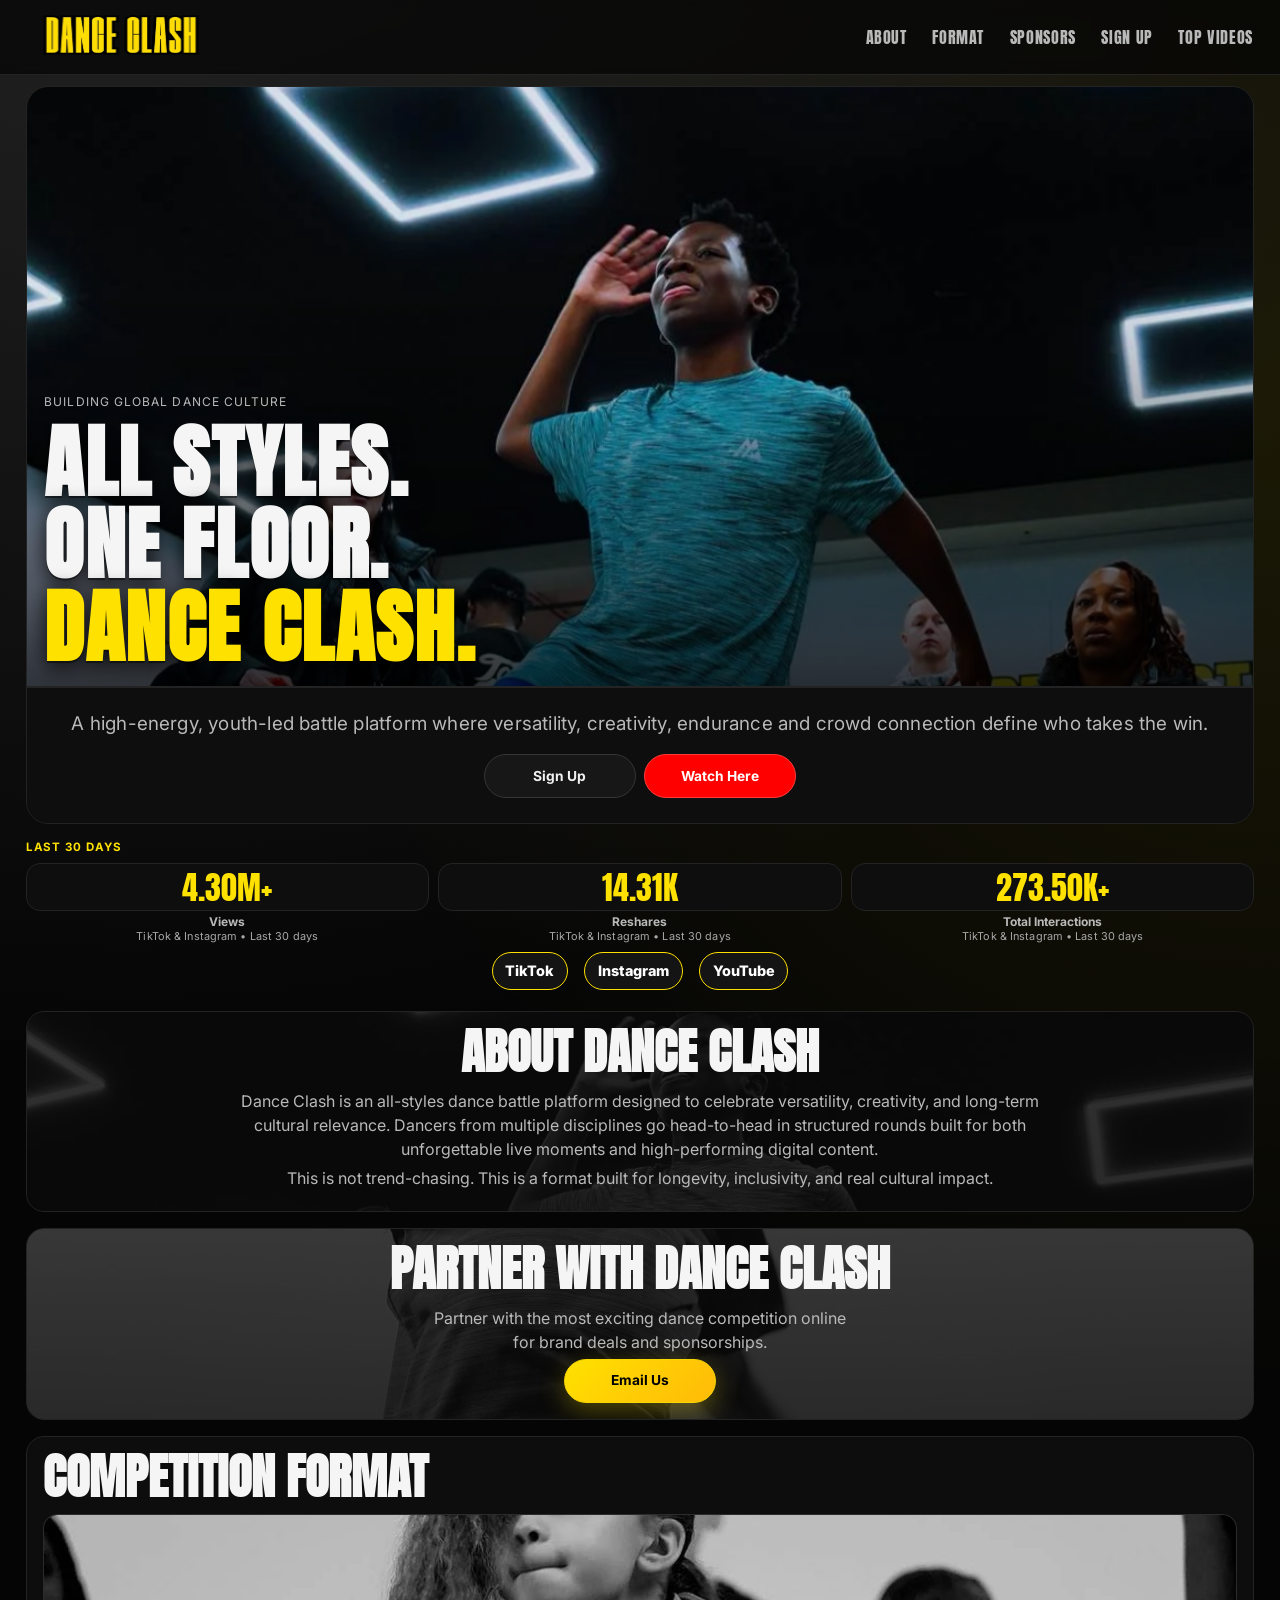
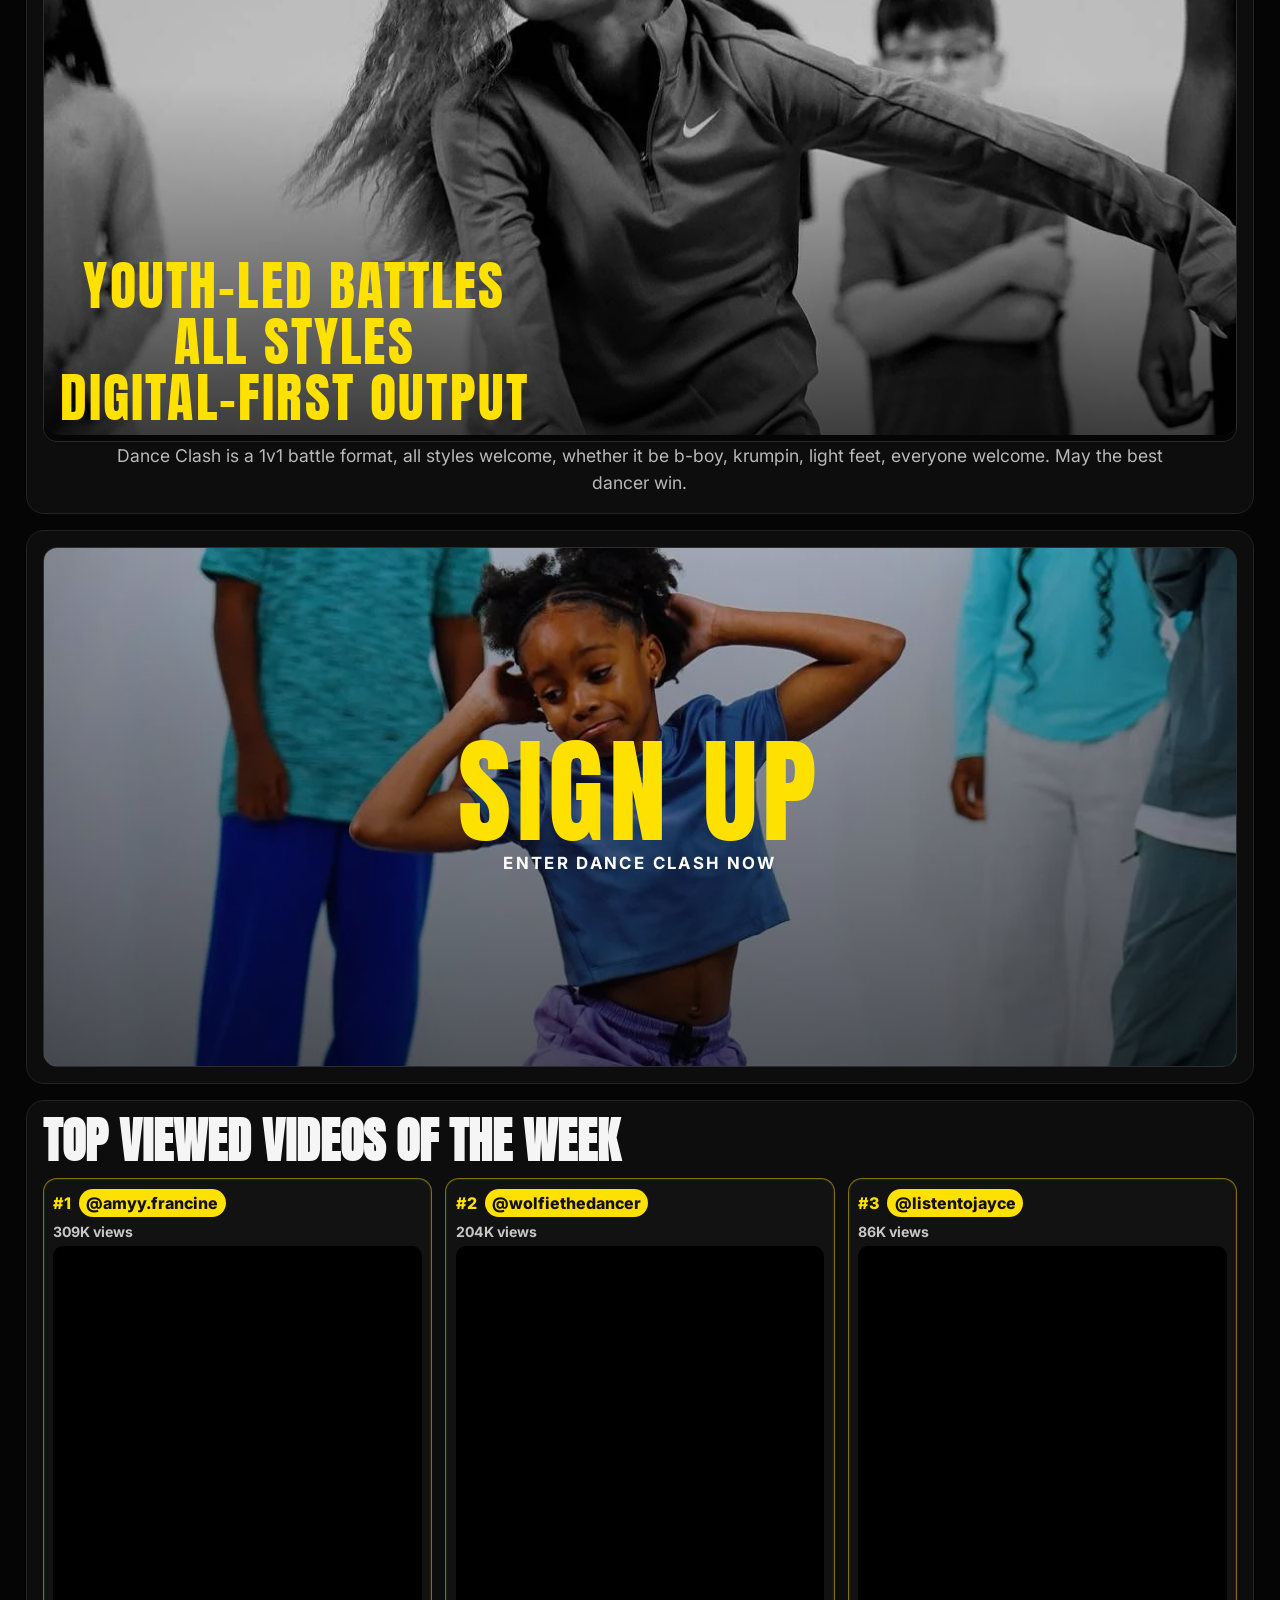
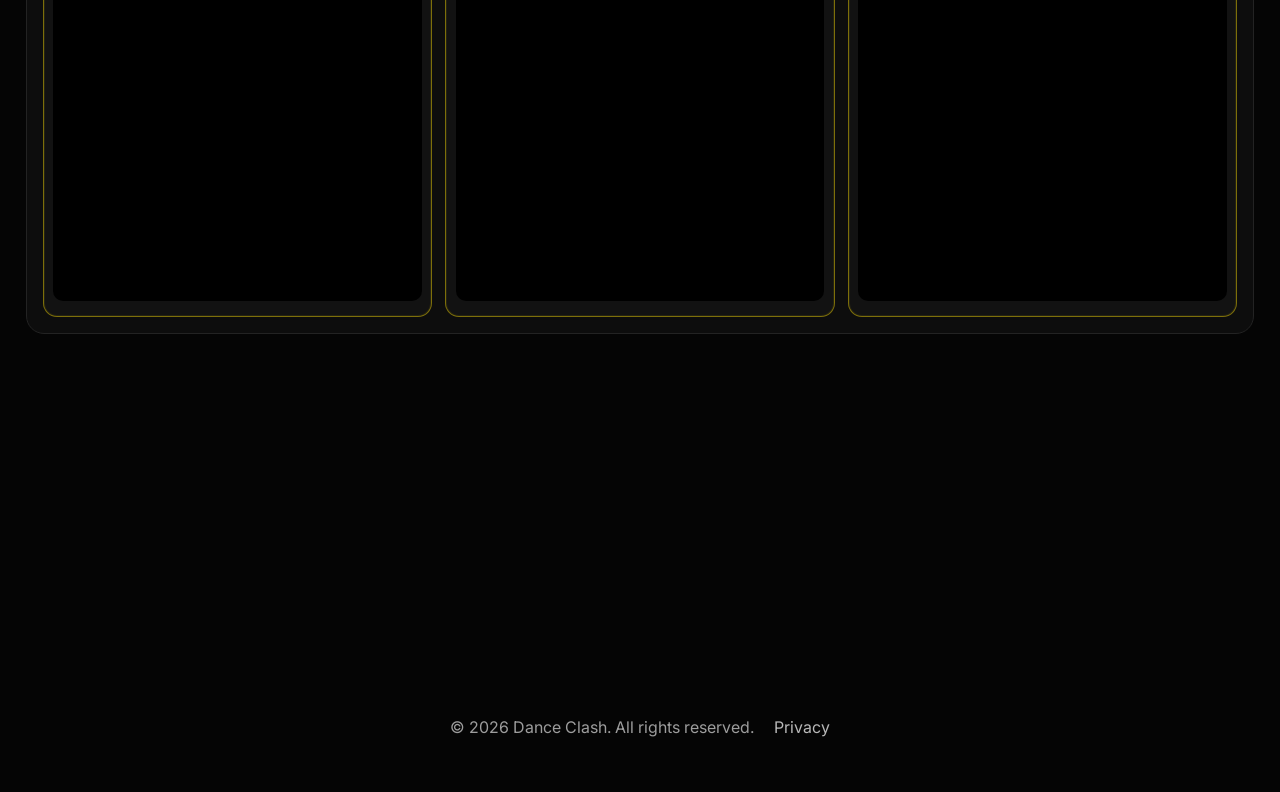
==== index.html @ 73bb2c7a "Add favicon for Google Search results - Add 192x192 and 512x512 favicon links to HTML head - Add fav" ====
<!doctype html>
<html lang="en">
<head>
  <meta charset="UTF-8" />
  <meta name="viewport" content="width=device-width, initial-scale=1.0" />
  <title>Dance Clash | Sponsor Youth Dance Competitions | 4.7M+ Monthly Views</title>
  <meta name="description" content="Partner with Dance Clash — the youth-led dance battle platform with 4.7M+ monthly views, 299K+ interactions, and brand partnerships with Nike, Adidas, and JD Sports. Sponsor today." />
  <meta name="keywords" content="sponsor dance competition, dance event sponsorship, youth marketing platform, Gen Z advertising, dance brand partnership, social media sponsorship, viral dance content, youth culture marketing, dance competition advertising" />
  <meta name="author" content="Dance Clash" />
  <meta name="robots" content="index, follow" />
  <link rel="canonical" href="https://www.danceclash.co/" />
  <meta property="og:title" content="Dance Clash | Sponsor Youth Dance Competitions" />
  <meta property="og:description" content="4.7M+ monthly views. 299K+ interactions. Partner with the fastest-growing youth dance platform. Brands: Nike, Adidas, JD Sports, Wingstop." />
  <meta property="og:type" content="website" />
  <meta property="og:url" content="https://www.danceclash.co/" />
  <meta property="og:image" content="https://www.danceclash.co/assets/favicon-512.png" />
  <meta property="og:site_name" content="Dance Clash" />
  <meta property="og:locale" content="en_GB" />
  <meta name="twitter:card" content="summary_large_image" />
  <meta name="twitter:title" content="Dance Clash | Youth Dance Sponsorship Platform" />
  <meta name="twitter:description" content="4.7M+ monthly views. Partner with Dance Clash for youth culture marketing." />
  <meta name="twitter:image" content="https://www.danceclash.co/assets/favicon-512.png" />
  <link rel="icon" type="image/png" sizes="192x192" href="assets/favicon-192.png" />
  <link rel="icon" type="image/png" sizes="512x512" href="assets/favicon-512.png" />
  <link rel="icon" type="image/png" sizes="32x32" href="assets/favicon-32.png" />
  <link rel="icon" type="image/png" sizes="16x16" href="assets/favicon-16.png" />
  <link rel="apple-touch-icon" sizes="180x180" href="assets/apple-touch-icon.png" />
  <link rel="preconnect" href="https://fonts.googleapis.com">
  <link rel="preconnect" href="https://fonts.gstatic.com" crossorigin>
  <link rel="preconnect" href="https://www.googletagmanager.com">
  <link rel="dns-prefetch" href="https://www.tiktok.com">
  <link href="https://fonts.googleapis.com/css2?family=Anton&family=Bebas+Neue&family=Inter:wght@400;600;700;800&display=swap" rel="stylesheet" media="print" onload="this.media='all'">
  <link rel="stylesheet" href="styles.css" />
  <script type="application/ld+json">
  {
    "@context": "https://schema.org",
    "@type": "Organization",
    "name": "Dance Clash",
    "url": "https://www.danceclash.co",
    "logo": "https://www.danceclash.co/assets/dance-clash-logo.png",
    "sameAs": [
      "https://www.tiktok.com/@danceclash_",
      "https://www.instagram.com/danceclash_/",
      "https://www.youtube.com/@Dance_Clash1"
    ],
    "description": "Dance Clash is a youth-led all-styles dance battle platform with over 4.7 million monthly views and 299,000+ monthly interactions. Partner brands include Nike, Adidas, JD Sports, Wingstop, EMI, Universal Music Group, and EMPIRE.",
    "knowsAbout": ["dance competition", "youth marketing", "social media sponsorship", "brand partnerships", "Gen Z advertising"]
  }
  </script>
  <script type="application/ld+json">
  {
    "@context": "https://schema.org",
    "@type": "WebSite",
    "name": "Dance Clash",
    "url": "https://www.danceclash.co",
    "potentialAction": {
      "@type": "SearchAction",
      "target": "https://www.danceclash.co/?s={search_term_string}",
      "query-input": "required name=search_term_string"
    }
  }
  </script>
  <script type="application/ld+json">
  {
    "@context": "https://schema.org",
    "@type": "FAQPage",
    "mainEntity": [
      {
        "@type": "Question",
        "name": "How can my brand sponsor Dance Clash?",
        "acceptedAnswer": {
          "@type": "Answer",
          "text": "Brands can partner with Dance Clash for event sponsorship, social media coverage, and branded content. Past partners include Nike, Adidas, JD Sports, Wingstop, EMI, Universal Music Group, and EMPIRE. Contact mgmt@sturdyoff.com to discuss partnership opportunities."
        }
      },
      {
        "@type": "Question",
        "name": "How many views does Dance Clash get?",
        "acceptedAnswer": {
          "@type": "Answer",
          "text": "Dance Clash generates over 4.7 million views per month on TikTok and Instagram, with 299,000+ total interactions and 15,000+ reshares monthly. Combined with Sturdy Off, the platform reaches over 1 billion total views and 3+ million followers."
        }
      },
      {
        "@type": "Question",
        "name": "What brands have partnered with Dance Clash?",
        "acceptedAnswer": {
          "@type": "Answer",
          "text": "Dance Clash and Sturdy Off have partnered with major brands including Nike, Adidas, JD Sports, Wingstop, EMI, Universal Music Group, EMPIRE, and Honour. Partnerships have generated over 150 million views for brand content."
        }
      },
      {
        "@type": "Question",
        "name": "What is Dance Clash?",
        "acceptedAnswer": {
          "@type": "Answer",
          "text": "Dance Clash is a youth-led all-styles dance battle platform with massive social media reach. It's designed for brand partnerships, offering sponsors access to millions of engaged Gen Z viewers through viral dance content and live events."
        }
      }
    ]
  }
  </script>
</head>
<body>
  <div class="scroll-progress" aria-hidden="true"></div>
  <header class="site-header" id="top">
    <a class="brand" href="#top" aria-label="Dance Clash home">
      <picture>
        <source srcset="assets/dance-clash-logo.webp" type="image/webp">
        <img src="assets/dance-clash-logo.png" alt="Dance Clash logo" width="210" height="50" />
      </picture>
    </a>
    <button class="menu-btn" aria-label="Toggle menu" aria-expanded="false">☰</button>
    <nav class="site-nav" aria-label="Main navigation">
      <a href="#about">About</a>
      <a href="#format">Format</a>
      <a href="#sponsors">Sponsors</a>
      <a href="#signup">Sign Up</a>
      <a href="#leaderboard">Top Videos</a>
    </nav>
  </header>

  <main>
    <section class="hero reveal">
      <div class="hero-bg" aria-hidden="true"></div>
      <div class="hero-image-wrap">
        <picture>
          <source srcset="assets/IMG_4778.webp" type="image/webp">
          <img class="hero-image hero-slide active js-parallax" src="assets/IMG_4778.JPG" alt="Dance Clash dancer in motion" width="1200" height="1728" loading="eager" fetchpriority="high" />
        </picture>
        <picture>
          <source srcset="assets/IMG_4834.webp" type="image/webp">
          <img class="hero-image hero-slide" src="assets/IMG_4834.JPG" alt="Dance Clash battle moment" width="1200" height="1800" loading="lazy" />
        </picture>
        <picture>
          <source srcset="assets/IMG_4809.webp" type="image/webp">
          <img class="hero-image hero-slide" src="assets/IMG_4809.JPG" alt="Dance Clash live dance circle" width="1200" height="1800" loading="lazy" />
        </picture>
        <picture>
          <source srcset="assets/IMG_4890.webp" type="image/webp">
          <img class="hero-image hero-slide" src="assets/IMG_4890.JPG" alt="Dance Clash performer" width="1200" height="1800" loading="lazy" />
        </picture>
        <div class="hero-image-overlay">
          <p class="eyebrow">BUILDING GLOBAL DANCE CULTURE</p>
          <h1>ALL STYLES.<br>ONE FLOOR.<br><span>Dance Clash.</span></h1>
        </div>
      </div>
      <div class="hero-content">
        <p>
          A high-energy, youth-led battle platform where versatility, creativity,
          endurance and crowd connection define who takes the win.
        </p>
        <div class="hero-cta">
          <a class="btn btn-ghost" href="https://docs.google.com/forms/d/e/1FAIpQLSc3zn0dRUBQ8wM4ddjLU7z3SjicRIRVyN9ZY5_aWdU6h1HrZQ/viewform" target="_blank" rel="noopener">Sign Up</a>
          <a class="btn btn-ghost btn-watch" href="https://www.youtube.com/@Dance_Clash1" target="_blank" rel="noopener">Watch Here</a>
        </div>
      </div>
    </section>

    <section class="stats-wrap reveal">
      <p class="stats-kicker">Last 30 Days</p>
      <section class="stats">
        <article>
          <div class="metric-box">
            <div class="metric-value" data-count="4710000" data-format="compactPlus">0</div>
          </div>
          <p class="metric-title">Views</p>
          <p class="metric-sub">TikTok & Instagram • Last 30 days</p>
        </article>
        <article>
          <div class="metric-box">
            <div class="metric-value" data-count="15685" data-format="compact">0</div>
          </div>
          <p class="metric-title">Reshares</p>
          <p class="metric-sub">TikTok & Instagram • Last 30 days</p>
        </article>
        <article>
          <div class="metric-box">
            <div class="metric-value" data-count="299830" data-format="compactPlus">0</div>
          </div>
          <p class="metric-title">Total Interactions</p>
          <p class="metric-sub">TikTok & Instagram • Last 30 days</p>
        </article>
      </section>
      <div class="stats-social-row">
        <a class="stat-link" href="https://www.tiktok.com/@danceclash_" target="_blank" rel="noopener">TikTok</a>
        <a class="stat-link" href="https://www.instagram.com/danceclash_/" target="_blank" rel="noopener">Instagram</a>
        <a class="stat-link" href="https://www.youtube.com/@Dance_Clash1" target="_blank" rel="noopener">YouTube</a>
      </div>
    </section>

    <section class="panel reveal" id="about">
      <h2>About Dance Clash</h2>
      <p>
        Dance Clash is an all-styles dance battle platform designed to celebrate versatility,
        creativity, and long-term cultural relevance. Dancers from multiple disciplines
        go head-to-head in structured rounds built for both unforgettable live moments and
        high-performing digital content.
      </p>
      <p>
        This is not trend-chasing. This is a format built for longevity, inclusivity, and
        real cultural impact.
      </p>
    </section>

    <section class="panel reveal" id="sponsors">
      <h2>Partner With Dance Clash</h2>
      <p class="sponsor-cta-copy">Partner with the most exciting dance competition online<br>for brand deals and sponsorships.</p>
      <div class="sponsor-cta-btn-wrap"><a href="#partnership-form-bottom" class="btn btn-primary">Email Us</a></div>
    </section>

    <section class="cards reveal" id="format">
      <h2>Competition Format</h2>
      <div class="card-grid image-card-grid">
        <article class="card image-card" style="text-align: center; height: auto;">
          <picture>
            <source srcset="assets/IMG_4884.webp" type="image/webp">
            <img src="assets/IMG_4884.JPG" alt="Dance Clash battle energy" width="1200" height="1800" loading="lazy">
          </picture>
          <div class="image-overlay"><h3>Youth-Led Battles<br>All Styles<br>Digital-First Output</h3></div>
        </article>
      </div>
      <p class="format-copy">Dance Clash is a 1v1 battle format, all styles welcome, whether it be b-boy, krumpin, light feet, everyone welcome. May the best dancer win.</p>
    </section>

    <section class="signup reveal" id="signup">
      <a class="signup-banner" href="https://docs.google.com/forms/d/e/1FAIpQLSc3zn0dRUBQ8wM4ddjLU7z3SjicRIRVyN9ZY5_aWdU6h1HrZQ/viewform" target="_blank" rel="noopener">
        <picture>
          <source srcset="assets/IMG_4786.webp" type="image/webp">
          <img src="assets/IMG_4786.JPG" alt="Dance Clash sign up" width="1200" height="1800" loading="lazy">
        </picture>
        <span class="signup-overlay">
          <strong>SIGN UP</strong>
          <em>Enter Dance Clash now</em>
        </span>
      </a>
    </section>

    <section class="leaderboard reveal" id="leaderboard">
      <h2>Top Viewed Videos of the Week</h2>
      <div class="video-grid">
        <article class="video-card">
          <p class="video-rank">#1 <a href="https://www.tiktok.com/@amyy.francine" target="_blank" rel="noopener">@amyy.francine</a></p>
          <p class="video-views">309K views</p>
          <iframe src="https://www.tiktok.com/player/v1/7611649040890989846?autoplay=0&mute=1&description=0&music_info=0" title="Top video 1" allow="encrypted-media; picture-in-picture" allowfullscreen loading="lazy"></iframe>
        </article>
        <article class="video-card">
          <p class="video-rank">#2 <a href="https://www.tiktok.com/@wolfiethedancer" target="_blank" rel="noopener">@wolfiethedancer</a></p>
          <p class="video-views">204K views</p>
          <iframe src="https://www.tiktok.com/player/v1/7610524635230211350?autoplay=0&mute=1&description=0&music_info=0" title="Top video 2" allow="encrypted-media; picture-in-picture" allowfullscreen loading="lazy"></iframe>
        </article>
        <article class="video-card">
          <p class="video-rank">#3 <a href="https://www.tiktok.com/@listentojayce" target="_blank" rel="noopener">@listentojayce</a></p>
          <p class="video-views">86K views</p>
          <iframe src="https://www.tiktok.com/player/v1/7611605740456807702?autoplay=0&mute=1&description=0&music_info=0" title="Top video 3" allow="encrypted-media; picture-in-picture" allowfullscreen loading="lazy"></iframe>
        </article>
      </div>
    </section>
    <section class="panel reveal" id="partnership-form-bottom">
      <h2>Partnership Enquiry</h2>
      <div class="sponsor-cta-btn-wrap"><a href="mailto:mgmt@sturdyoff.com" class="btn btn-primary">Email Now</a></div>
      <p>Dance Clash is powered by <a href="https://sturdyoff.com" target="_blank" rel="noopener">Sturdy Off</a>, a global youth culture and dance platform with over 1 billion views and a community of 3+ million followers. Sturdy Off has partnered with brands including Nike, Adidas, JD Sports, Wingstop, EMI, Universal Music Group, EMPIRE and Honour, delivering social media coverage, live event amplification and branded content that generated over 150 million views for partners in the past year alone. For enquiries, you can email <a class="mgmt-email" href="mailto:mgmt@sturdyoff.com"><strong>mgmt@sturdyoff.com</strong></a> — we’d love to hear from you.</p>
    </section>
  </main>

  <footer class="site-footer">
    <p>© <span id="year"></span> Dance Clash. All rights reserved. <a href="/privacy" style="color: var(--muted); margin-left: 1rem;">Privacy</a></p>
  </footer>

  <!-- Google tag (gtag.js) - deferred for performance -->
  <script async src="https://www.googletagmanager.com/gtag/js?id=G-TZYWHM3T6M"></script>
  <script>
    window.dataLayer = window.dataLayer || [];
    function gtag(){dataLayer.push(arguments);}
    gtag('js', new Date());
    gtag('config', 'G-TZYWHM3T6M');
  </script>
  <script src="script.js" defer></script>
</body>
</html>
---- styles.css ----
:root {
  --bg: #050505;
  --card: #101010;
  --text: #f5f5f5;
  --muted: #b9b9b9;
  --accent: #ffe100;
  --accent-2: #ffba08;
  --line: #232323;
  --radius: 18px;
}

* { box-sizing: border-box; }
html, body { margin: 0; padding: 0; }
html { scroll-behavior: smooth; }
body {
  background:
    radial-gradient(circle at 10% -10%, #2a2a2a 0%, transparent 32%),
    radial-gradient(circle at 100% 10%, rgba(255,225,0,.09), transparent 26%),
    var(--bg);
  color: var(--text);
  font-family: Inter, system-ui, -apple-system, Segoe UI, Roboto, sans-serif;
  font-display: swap;
  line-height: 1.5;
  overflow-x: hidden;
}

a { color: inherit; text-decoration: none; }

.site-header {
  position: sticky;
  top: 0;
  z-index: 20;
  display: flex;
  align-items: center;
  justify-content: space-between;
  gap: 1rem;
  padding: .75rem 1rem;
  backdrop-filter: blur(8px);
  background: rgba(5,5,5,.7);
  border-bottom: 1px solid var(--line);
}

.brand img {
  width: 182px;
  display: block;
}

.menu-btn {
  border: 1px solid var(--line);
  background: #121212;
  color: var(--text);
  border-radius: 12px;
  padding: .4rem .7rem;
  font-size: 1.1rem;
}

.site-nav {
  position: absolute;
  top: 100%;
  left: 0;
  right: 0;
  display: none;
  flex-direction: column;
  background: #0a0a0a;
  border-bottom: 1px solid var(--line);
}

.site-nav.open { display: flex; }
.site-nav a {
  padding: .9rem 1rem;
  border-top: 1px solid var(--line);
  color: var(--muted);
  font-family: Anton, 'Bebas Neue', Impact, sans-serif;
  letter-spacing: .04em;
  text-transform: uppercase;
  font-size: 1rem;
  transition: color .2s ease, background .2s ease;
}
.site-nav a:hover,
.site-nav a:focus-visible,
.site-nav a:active,
.site-nav a.is-active {
  color: var(--accent) !important;
  background: #171717;
}

main { padding: 0 1rem 3rem; max-width: 1100px; margin: 0 auto; }

.hero {
  position: relative;
  overflow: clip;
  margin: .7rem auto 0;
  max-width: 980px;
  border: 1px solid var(--line);
  border-radius: calc(var(--radius) + 4px);
  background: linear-gradient(140deg, #161616 15%, #080808 90%);
  isolation: isolate;
}

.hero-bg {
  position: absolute;
  inset: 0;
  background:
    radial-gradient(circle at 25% 20%, rgba(255,225,0,.34), transparent 52%),
    radial-gradient(circle at 75% 80%, rgba(255,186,8,.14), transparent 45%);
  pointer-events: none;
  animation: pulseGlow 8s ease-in-out infinite alternate;
}

.hero-content {
  padding: 1rem 1.2rem 1.2rem;
  position: relative;
  z-index: 2;
  background: #0e0e0e;
  border-top: 1px solid #232323;
}
.hero-image-overlay {
  position: absolute;
  inset: 0;
  z-index: 2;
  display: flex;
  flex-direction: column;
  justify-content: flex-end;
  padding: 1.1rem;
  background: linear-gradient(180deg, rgba(0,0,0,.08) 35%, rgba(0,0,0,.76) 100%);
}
.eyebrow {
  letter-spacing: .09em;
  font-size: .75rem;
  color: var(--accent);
  margin: 0 0 .65rem;
}

h1, h2, h3 { margin: 0; line-height: 1.03; }
h1 {
  font-family: Anton, Impact, sans-serif;
  font-size: clamp(2.2rem, 10vw, 5rem);
  letter-spacing: .02em;
  text-transform: uppercase;
}

h1 span { color: var(--accent); }
.hero-image-overlay h1 {
  text-shadow:
    0 2px 0 rgba(0,0,0,.45),
    0 8px 24px rgba(0,0,0,.7),
    0 0 18px rgba(0,0,0,.35);
  animation: heroTitleIn 1.25s cubic-bezier(.17,.84,.3,1) both, heroTitlePulse 2.6s ease-out 1.25s 1;
  transform-origin: left center;
}
.hero p { color: var(--muted); max-width: 52ch; }

.hero-cta { display: flex; gap: .55rem; flex-wrap: nowrap; margin-top: 1rem; overflow-x: auto; padding-bottom: .2rem; }
.btn {
  padding: .66rem .92rem;
  border-radius: 999px;
  font-weight: 700;
  font-size: .86rem;
  white-space: nowrap;
  border: 1px solid transparent;
  min-width: 152px;
  text-align: center;
}
.btn-primary {
  background: linear-gradient(135deg, var(--accent), var(--accent-2));
  color: #000;
  border-color: #f8d600;
  box-shadow: 0 8px 26px rgba(255,225,0,.28);
}
.btn-ghost {
  background: #171717;
  color: #f1f1f1;
  border-color: #353535;
}

.btn-watch {
  background: #ff0000;
  color: #fff;
  border-color: #ff3b3b;
}



.btn { transition: transform .25s ease, box-shadow .25s ease, border-color .25s ease; }
.btn:hover { transform: translateY(-2px); box-shadow: 0 10px 26px rgba(0,0,0,.35); border-color: var(--accent); }

.hero-image-wrap { position: relative; height: 52vh; min-height: 320px; overflow: hidden; border-bottom: 1px solid var(--line); }
.hero-image {
  position: absolute;
  inset: 0;
  width: 100%;
  height: 100%;
  object-fit: cover;
  object-position: center 28%;
  opacity: 0;
  transform: scale(1.08);
  transition: opacity .9s ease-in-out, transform 1.1s cubic-bezier(.19,1,.22,1), filter .8s ease;
  will-change: transform, opacity;
  animation: heroFloat 9s ease-in-out infinite alternate;
}
.hero-image.active { opacity: 1; z-index: 1; }
.hero-slide:nth-child(2) {
  object-position: center 20%;
}
.hero-slide:nth-child(3),
.hero-slide:nth-child(4) {
  object-position: center 10%;
}
.hero:hover .hero-image.active { transform: scale(1.14); filter: contrast(1.06) saturate(1.04); }

.stats-wrap {
  margin: .9rem auto 1.3rem;
  max-width: 980px;
}

.stats-kicker {
  margin: 0 0 .45rem;
  color: var(--accent);
  letter-spacing: .08em;
  text-transform: uppercase;
  font-size: .72rem;
  font-weight: 700;
}

.stats {
  display: grid;
  grid-template-columns: repeat(3,1fr);
  gap: .6rem;
}
.stats article {
  text-align: center;
}
.metric-box {
  border: 1px solid var(--line);
  border-radius: 14px;
  background: #0e0e0e;
  padding: .5rem .45rem .38rem;
}
.stats h3, .stats .metric-value { font-family: Anton, sans-serif; font-size: 2rem; color: var(--accent); line-height: 1; margin: 0; }
.metric-title { color: var(--muted); font-size: .75rem; line-height: 1.1; margin: .24rem 0 0; font-weight: 700; }
.metric-sub { color: #a8a8a8; font-size: .68rem; line-height: 1.2; letter-spacing: .01em; margin: .1rem 0 0; }
.stat-link {
  display: inline-block;
  font-weight: 800;
  color: #fff;
  font-size: .9rem;
  border: 1.5px solid var(--accent);
  border-radius: 999px;
  padding: .45rem .8rem;
  background: #141414;
}
.stat-link:hover {
  color: #000;
  background: var(--accent);
}

.stats-social-row {
  margin-top: .55rem;
  display: flex;
  justify-content: center;
  align-items: center;
  gap: 1rem;
  flex-wrap: wrap;
}

.panel, .cards, .gallery, .socials, .signup, .leaderboard {
  border: 1px solid var(--line);
  border-radius: var(--radius);
  padding: 1rem;
  background: #0d0d0d;
  margin: 0 auto 1rem;
  max-width: 980px;
}

h2 {
  font-family: Anton, Impact, sans-serif;
  text-transform: uppercase;
  font-size: clamp(1.6rem, 7vw, 3rem);
  margin-bottom: .75rem;
}

.panel p { color: var(--muted); margin: .3rem 0; }

#about {
  text-align: center;
  position: relative;
  overflow: hidden;
}
#about::before {
  content: '';
  position: absolute;
  inset: 0;
  background: linear-gradient(180deg, rgba(0,0,0,.5), rgba(0,0,0,.62)), url('assets/IMG_4834.JPG') center 24% / cover no-repeat;
  filter: grayscale(1);
  opacity: .36;
  z-index: 0;
}
#about > * { position: relative; z-index: 1; }
#about p {
  max-width: 820px;
  margin-left: auto;
  margin-right: auto;
}

#sponsors {
  text-align: center;
  position: relative;
  overflow: hidden;
}
#sponsors::before {
  content: '';
  position: absolute;
  inset: 0;
  background: linear-gradient(180deg, rgba(0,0,0,.35), rgba(0,0,0,.55)), url('assets/IMG_4866.JPG') center 28% / cover no-repeat;
  opacity: .35;
  z-index: 0;
}
#sponsors > * { position: relative; z-index: 1; }

.sponsor-cta-copy {
  max-width: 760px;
  margin: .3rem auto .8rem;
  text-wrap: balance;
  overflow-wrap: anywhere;
  word-break: break-word;
}
.sponsor-cta-btn-wrap { display: flex; justify-content: center; }

#partnership-form-bottom {
  text-align: center;
}
#partnership-form-bottom p {
  overflow-wrap: anywhere;
  word-break: break-word;
  max-width: 820px;
  margin-left: auto;
  margin-right: auto;
}
#partnership-form-bottom a {
  font-weight: 800;
}
#partnership-form-bottom .mgmt-email {
  color: var(--accent);
  font-weight: 900;
}

.partner-form { display: grid; gap: .6rem; margin-top: .7rem; }
.partner-form input,
.partner-form textarea {
  width: 100%;
  border: 1px solid #2e2e2e;
  border-radius: 10px;
  background: #121212;
  color: #fff;
  padding: .7rem .8rem;
  font: inherit;
}
.partner-form textarea { resize: vertical; }
.hp-field { position: absolute !important; left: -10000px !important; opacity: 0 !important; }
.partnership-status { min-height: 1.2em; color: var(--muted); margin: .2rem 0 0; font-size: .92rem; text-align: center; }

.partner-form .btn-primary,
.partner-form .btn-primary:hover,
.partner-form .btn-primary:focus,
.partner-form .btn-primary:active {
  -webkit-appearance: none;
  appearance: none;
  background: #ffe100 !important;
  background-image: none !important;
  color: #000 !important;
  border-color: #f8d600 !important;
  opacity: 1 !important;
}

.card-grid { display: grid; gap: .7rem; }
.card {
  border: 1px solid #2b2b2b;
  border-radius: 14px;
  background: linear-gradient(170deg, #1a1a1a, #0f0f0f);
  padding: .9rem;
  transition: transform .45s cubic-bezier(.19,1,.22,1), border-color .35s ease, box-shadow .45s ease;
}
.card:hover {
  transform: translateY(-10px) scale(1.02);
  border-color: rgba(255,225,0,.55);
  box-shadow: 0 22px 50px rgba(0,0,0,.5);
}
.card img {
  width: 100%;
  aspect-ratio: 4 / 3;
  object-fit: cover;
  object-position: center 20%;
  border-radius: 10px;
  border: 1px solid #2a2a2a;
  margin-bottom: .7rem;
}
.card h3 { margin-bottom: .5rem; font-size: 1.1rem; }
.card p { margin: 0; color: var(--muted); }

.image-card-grid { grid-template-columns: 1fr; }
.image-card {
  position: relative;
  padding: 0;
  overflow: hidden;
}
.image-card img {
  margin: 0;
  border: 0;
  border-radius: 14px;
  aspect-ratio: 16 / 10;
  object-position: center 12%;
}
.image-overlay {
  position: absolute;
  inset: 0;
  display: flex;
  align-items: flex-end;
  padding: 1rem;
  background: linear-gradient(180deg, rgba(0,0,0,.1) 32%, rgba(0,0,0,.72) 100%);
}
.image-overlay h3 {
  margin: 0;
  font-family: Anton, 'Bebas Neue', Impact, Haettenschweiler, 'Arial Narrow Bold', sans-serif;
  font-weight: 400;
  text-transform: uppercase;
  letter-spacing: .03em;
  font-size: clamp(1.2rem, 6vw, 2rem);
  color: var(--accent);
}


.format-copy {
  margin: 0 auto;
  max-width: 920px;
  color: var(--muted);
  text-align: center;
  line-height: 1.35;
  font-size: .94rem;
}

.impact-grid {
  display: grid;
  grid-template-columns: repeat(2, minmax(0, 1fr));
  gap: .65rem;
}

.impact-card {
  border: 1px solid #2b2b2b;
  border-radius: 14px;
  background: linear-gradient(170deg, #171717, #0d0d0d);
  padding: .95rem .8rem;
}

.impact-card h3 {
  font-family: Anton, Impact, sans-serif;
  font-size: clamp(1.3rem, 5.8vw, 2rem);
  color: var(--accent);
  margin-bottom: .3rem;
}

.impact-card p {
  margin: 0;
  color: var(--muted);
  font-size: .86rem;
  line-height: 1.25;
}

.sponsor-row {
  display: flex;
  align-items: center;
  flex-wrap: wrap;
  gap: .9rem;
  margin-top: .9rem;
}
.sponsor-row span { color: var(--muted); }
.sponsor-row img {
  width: auto;
  height: 54px;
  max-width: 170px;
  object-fit: contain;
  border-radius: 10px;
  background: #fff;
  padding: .5rem .7rem;
  border: 1px solid #2b2b2b;
}

.signup-banner {
  position: relative;
  display: block;
  border-radius: 14px;
  overflow: hidden;
  border: 1px solid #2d2d2d;
  max-height: 520px;
}

.signup-banner img {
  width: 100%;
  aspect-ratio: 16 / 9;
  max-height: 520px;
  height: auto;
  object-fit: cover;
  object-position: center 36%;
  display: block;
}

.signup-overlay {
  position: absolute;
  inset: 0;
  display: grid;
  place-content: center;
  text-align: center;
  gap: .25rem;
  background: linear-gradient(180deg, rgba(0,0,0,.22), rgba(0,0,0,.62));
}

.signup-overlay strong {
  font-family: Anton, 'Bebas Neue', Impact, Haettenschweiler, 'Arial Narrow Bold', sans-serif;
  font-weight: 400;
  font-size: clamp(2rem, 10vw, 3.6rem);
  line-height: .95;
  color: var(--accent);
  letter-spacing: .03em;
}

.signup-overlay em {
  font-style: normal;
  font-weight: 700;
  color: #fff;
  text-transform: uppercase;
  letter-spacing: .08em;
  font-size: .78rem;
}

.social-grid { display: grid; gap: .65rem; }
.social-grid a {
  background: #161616;
  border: 1px solid #2e2e2e;
  padding: .9rem 1rem;
  border-radius: 12px;
  font-weight: 700;
}
.social-grid a:hover { border-color: var(--accent); transform: translateY(-1px); }

.video-grid {
  display: grid;
  grid-template-columns: 1fr;
  gap: .8rem;
}
.video-card {
  border: 1px solid rgba(255,225,0,.45);
  border-radius: 14px;
  padding: .6rem;
  background: #121212;
  box-shadow: 0 0 0 1px rgba(255,225,0,.08) inset;
}
.video-rank {
  margin: 0 0 .4rem;
  color: var(--accent);
  font-weight: 800;
  letter-spacing: .06em;
  display: flex;
  align-items: center;
  gap: .45rem;
}
.video-rank a {
  color: #111;
  background: var(--accent);
  padding: .15rem .45rem;
  border-radius: 999px;
  font-weight: 800;
  letter-spacing: normal;
}
.video-rank a:hover { background: #ffd000; color: #000; }
.video-card iframe {
  width: 100%;
  aspect-ratio: 9 / 16;
  border: 0;
  border-radius: 10px;
  background: #000;
}
.video-views {
  margin: -.15rem 0 .2rem;
  color: #c7c7c7;
  font-weight: 700;
  font-size: .88rem;
}

.site-footer {
  text-align: center;
  color: #9d9d9d;
  padding-bottom: 2.3rem;
}
.site-footer a {
  color: #9d9d9d;
  text-decoration: none;
  margin-left: 1rem;
  transition: color 0.2s;
}
.site-footer a:hover {
  color: var(--text);
}

.scroll-progress {
  position: fixed;
  top: 0;
  left: 0;
  height: 3px;
  width: 0;
  z-index: 60;
  background: linear-gradient(90deg, #ffe100, #ffba08);
  box-shadow: 0 1px 12px rgba(255,225,0,.5);
}

.reveal { opacity: 0; transform: translateY(64px) scale(.965); filter: blur(6px); transition: 1s cubic-bezier(.19,1,.22,1); }
.reveal.on { opacity: 1; transform: translateY(0) scale(1); filter: blur(0); }

@keyframes pulseGlow {
  from { transform: scale(1); opacity: .72; }
  to { transform: scale(1.11); opacity: 1; }
}

@keyframes heroFloat {
  from { transform: scale(1.08) translateY(-6px); }
  to { transform: scale(1.12) translateY(10px); }
}

@keyframes heroTitleIn {
  from {
    opacity: 0;
    transform: translateY(42px) scale(.9) skewY(4deg);
    filter: blur(10px);
    letter-spacing: .12em;
  }
  55% {
    opacity: 1;
    transform: translateY(-8px) scale(1.04) skewY(0deg);
    filter: blur(0);
    letter-spacing: .04em;
  }
  to {
    opacity: 1;
    transform: translateY(0) scale(1);
    filter: blur(0);
    letter-spacing: .02em;
  }
}

@keyframes heroTitlePulse {
  0% { transform: scale(1); text-shadow: 0 2px 0 rgba(0,0,0,.45), 0 8px 24px rgba(0,0,0,.7), 0 0 18px rgba(0,0,0,.35); }
  40% { transform: scale(1.035); text-shadow: 0 2px 0 rgba(0,0,0,.5), 0 18px 36px rgba(0,0,0,.8), 0 0 28px rgba(255,225,0,.3); }
  100% { transform: scale(1); text-shadow: 0 2px 0 rgba(0,0,0,.45), 0 8px 24px rgba(0,0,0,.7), 0 0 18px rgba(0,0,0,.35); }
}

@media (max-width: 759px) {
  #partnership-form-bottom h2 { text-align: center; }
  .stats { grid-template-columns: repeat(3, minmax(0, 1fr)); }
  .social-grid { grid-template-columns: 1fr; }
  .image-card-grid { grid-template-columns: 1fr; }
  .hero-image-wrap { height: 52vh; min-height: 260px; }

  .hero-content .hero-cta {
    justify-content: center;
    overflow: visible;
    gap: .6rem;
  }
  .hero-content .hero-cta .btn {
    flex: 1 1 0;
    min-width: 0;
    max-width: 180px;
  }

  .signup-banner, .signup-banner img {
    max-height: 360px;
    aspect-ratio: 4 / 3;
  }
  .video-card iframe {
    max-width: 280px;
    margin: 0 auto;
    display: block;
  }
}

@media (min-width: 760px) {
  #sponsors .sponsor-cta-copy {
    text-align: center;
    margin-left: auto;
    margin-right: auto;
  }

  .menu-btn { display: none; }
  .site-nav {
    position: static;
    display: flex;
    flex-direction: row;
    border: 0;
    background: transparent;
    gap: .2rem;
  }
  .site-nav a { border: 0; padding: .4rem .7rem; border-radius: 10px; }
  .site-nav a:hover { background: #171717; color: var(--accent); }
  .brand img { width: 210px; }

  main { padding: 0 1.2rem 4rem; max-width: 100vw; margin: 0 auto; }

  .hero,
  .stats-wrap,
  .panel,
  .cards,
  .gallery,
  .signup,
  .socials,
  .leaderboard { max-width: min(1680px, 96vw); }

  .hero-image-wrap { min-height: 600px; height: 600px; border-bottom: 1px solid var(--line); }
  .hero-content {
    padding: 1.35rem 2.2rem 1.6rem;
    display: block;
  }
  .hero-content p {
    margin: 0 auto;
    max-width: 1200px;
    width: 100%;
    font-size: 1.18rem;
    line-height: 1.5;
    letter-spacing: .01em;
    text-align: center;
  }
  .hero-content .hero-cta {
    justify-content: center;
    overflow: visible;
    padding-bottom: 0;
    margin-top: 1rem;
  }
  .card-grid { grid-template-columns: repeat(2, 1fr); }
  .image-card-grid { grid-template-columns: repeat(auto-fit, minmax(320px, 1fr)); }
  .image-card img {
    aspect-ratio: 21 / 8;
    max-height: 520px;
    object-position: center 25%;
  }
  .image-overlay h3 {
    font-size: clamp(2rem, 4.5vw, 3.4rem);
    letter-spacing: .04em;
  }
  .format-copy {
    font-size: 1.1rem;
    line-height: 1.55;
    max-width: 1100px;
  }
  .signup-overlay strong { font-size: clamp(3.8rem, 9vw, 8rem); letter-spacing: .045em; }
  .signup-overlay em { font-size: 1.05rem; letter-spacing: .14em; }
  .social-grid { grid-template-columns: repeat(3, 1fr); }
  .video-grid { grid-template-columns: repeat(3, minmax(0, 1fr)); }
}
.card-grid .card:nth-child(1) { transition-delay: .03s; }
.card-grid .card:nth-child(2) { transition-delay: .08s; }
.card-grid .card:nth-child(3) { transition-delay: .13s; }
.card-grid .card:nth-child(4) { transition-delay: .18s; }

.panel, .cards, .gallery, .socials, .signup, .leaderboard { max-width: 100
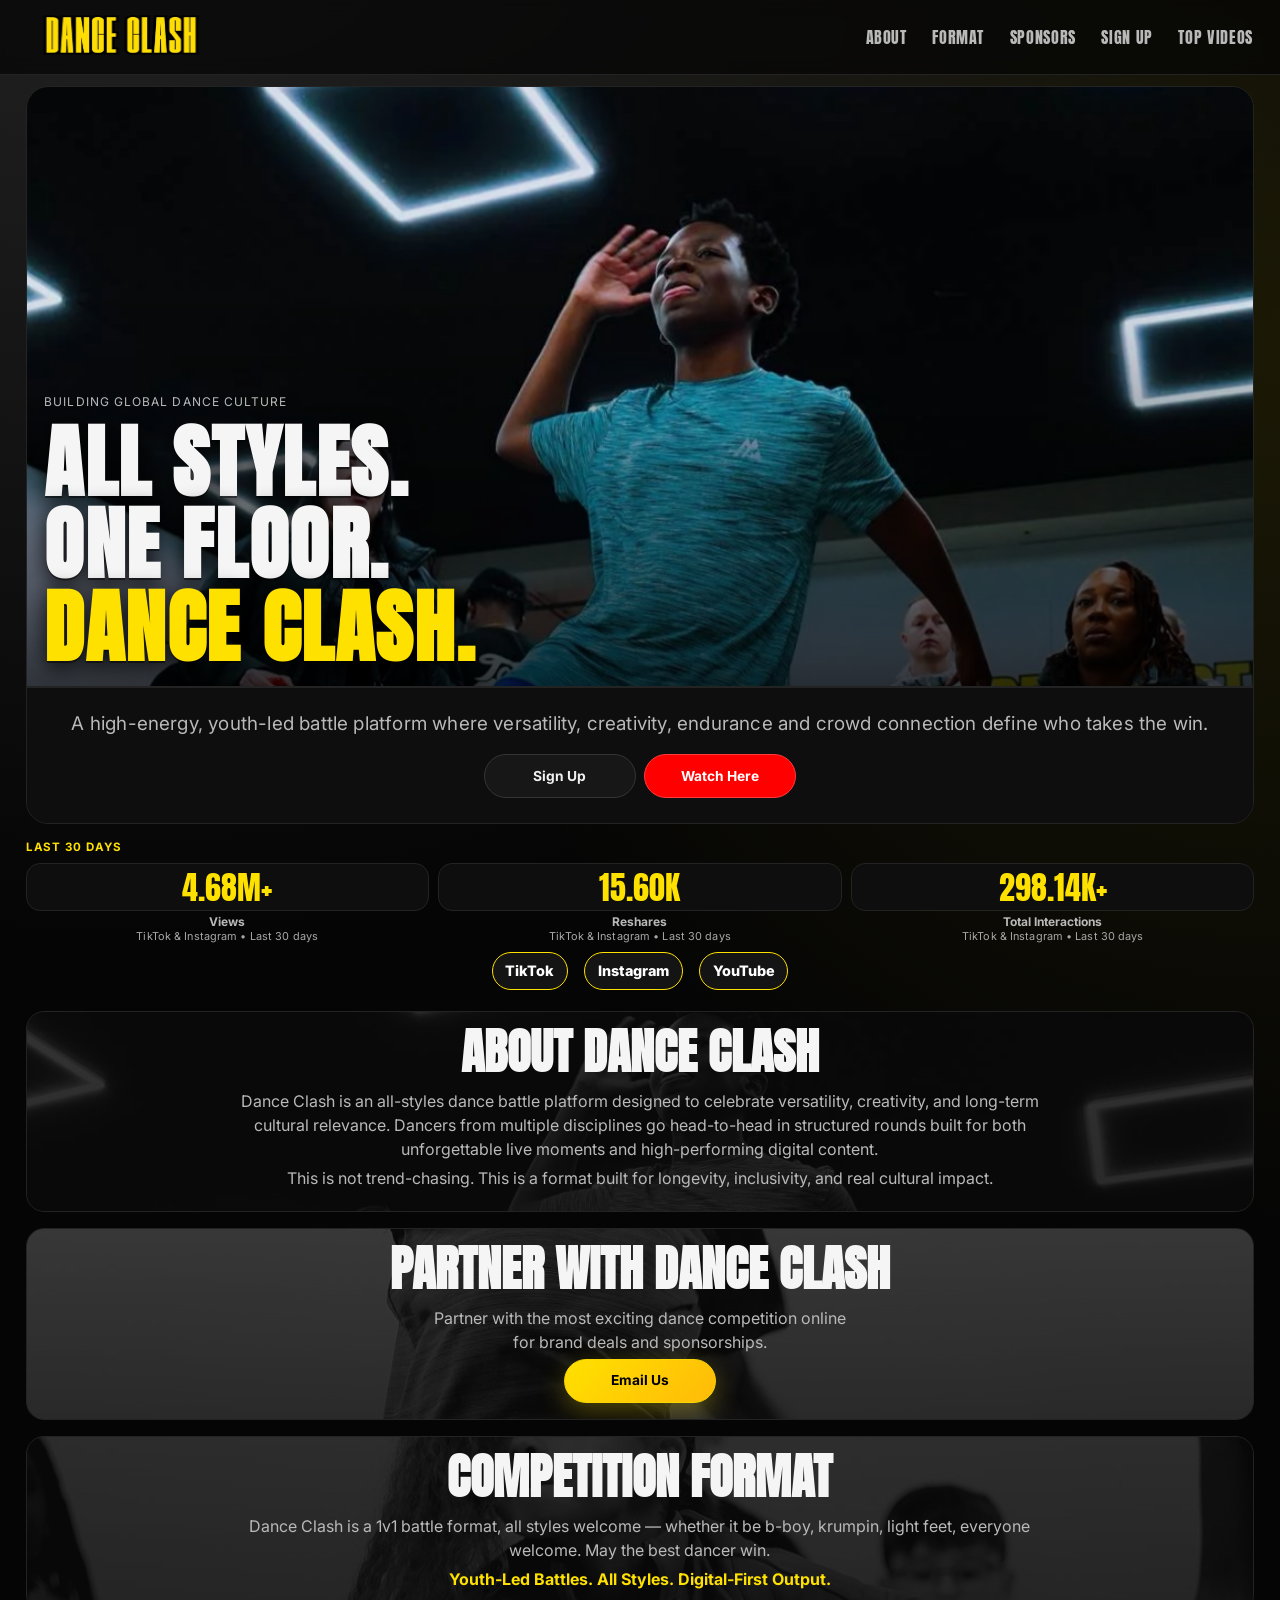
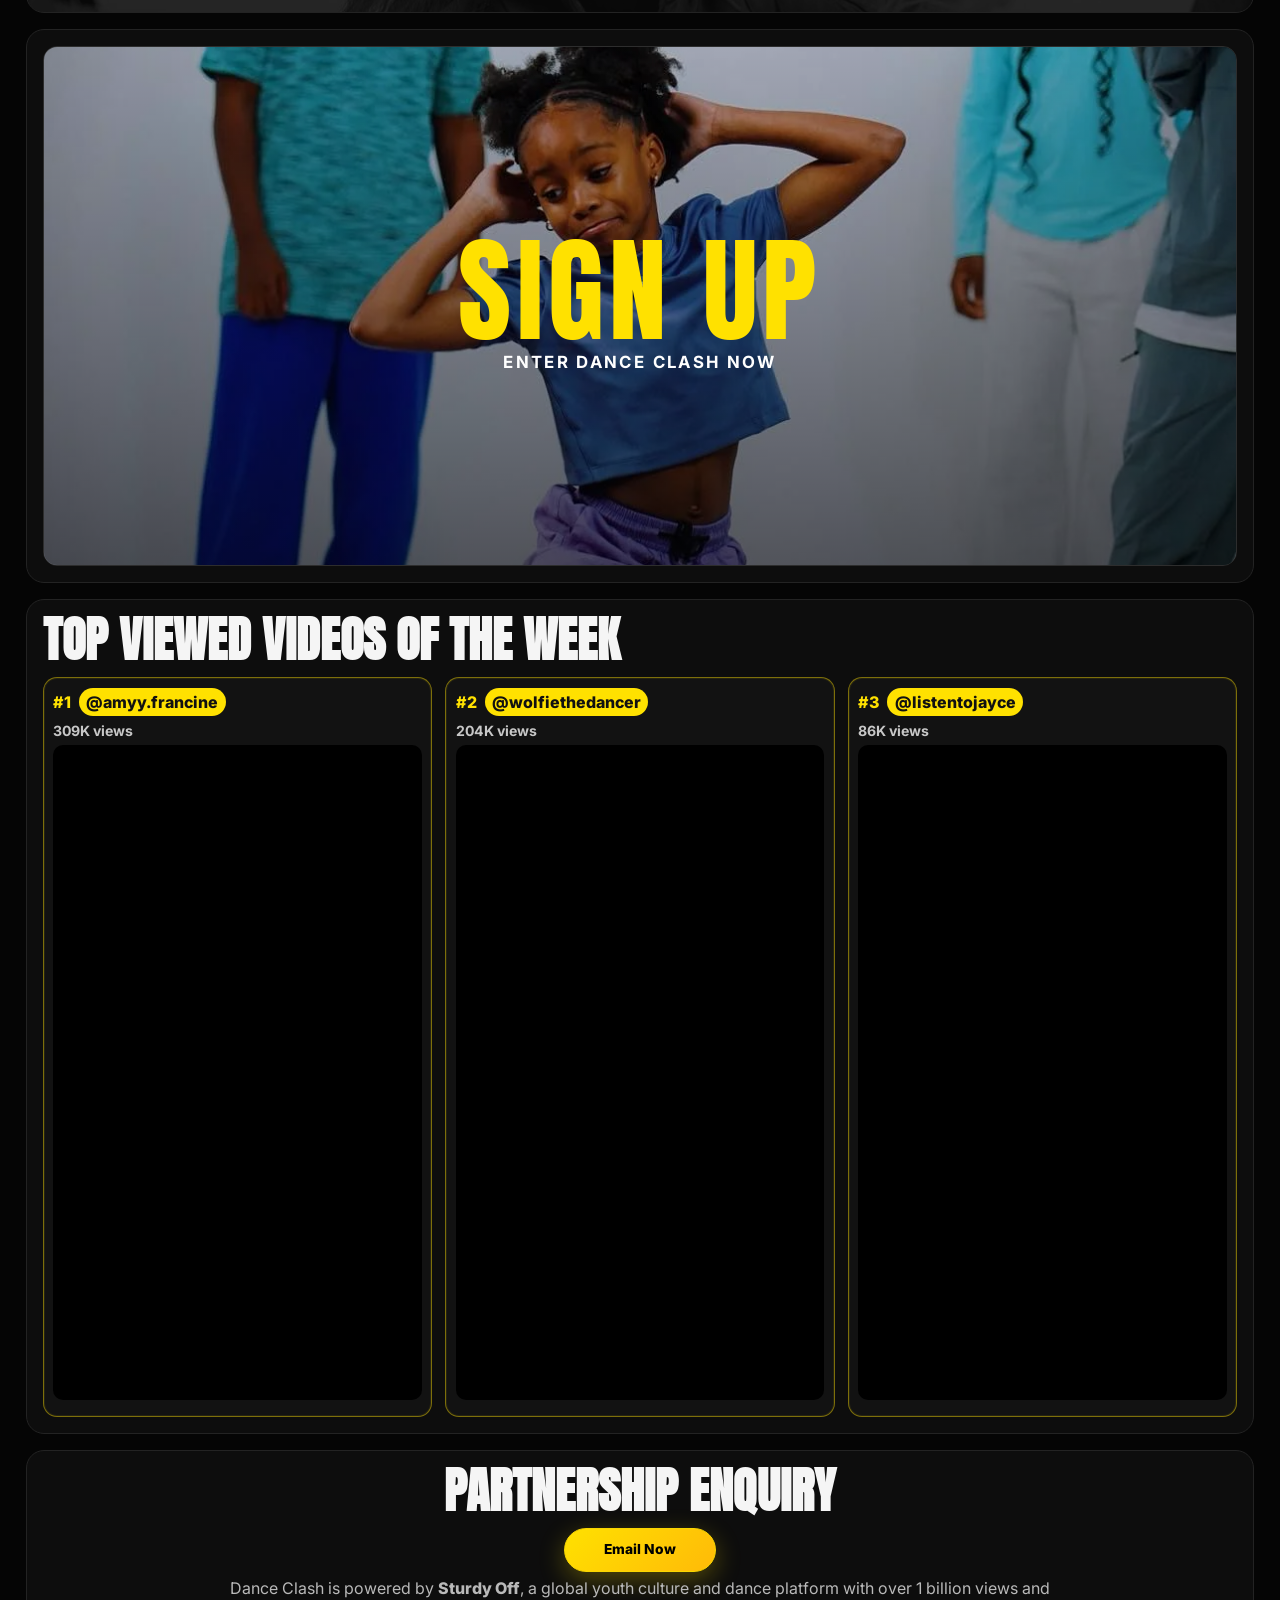
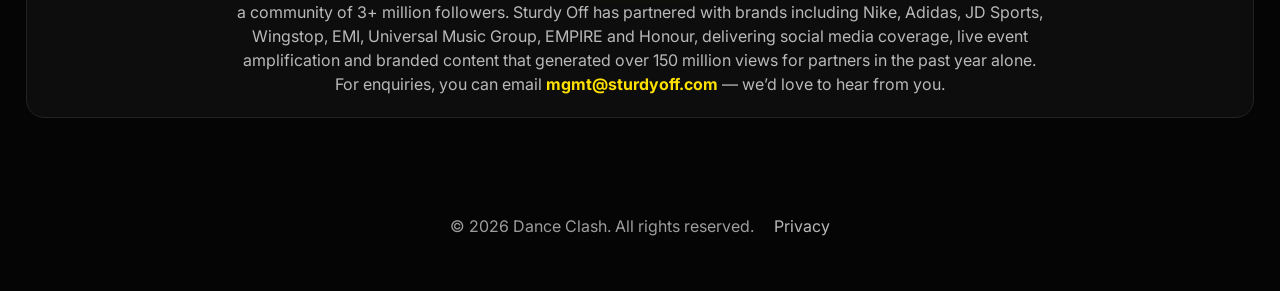
==== commit 47a521bb: "Convert Competition Format to panel style matching About/Partner sections" ====
--- a/index.html
+++ b/index.html
@@ -209,18 +209,14 @@
       <div class="sponsor-cta-btn-wrap"><a href="#partnership-form-bottom" class="btn btn-primary">Email Us</a></div>
     </section>
 
-    <section class="cards reveal" id="format">
+    <section class="panel reveal" id="format">
       <h2>Competition Format</h2>
-      <div class="card-grid image-card-grid">
-        <article class="card image-card" style="text-align: center; height: auto;">
-          <picture>
-            <source srcset="assets/IMG_4884.webp" type="image/webp">
-            <img src="assets/IMG_4884.JPG" alt="Dance Clash battle energy" width="1200" height="1800" loading="lazy">
-          </picture>
-          <div class="image-overlay"><h3>Youth-Led Battles<br>All Styles<br>Digital-First Output</h3></div>
-        </article>
-      </div>
-      <p class="format-copy">Dance Clash is a 1v1 battle format, all styles welcome, whether it be b-boy, krumpin, light feet, everyone welcome. May the best dancer win.</p>
+      <p>
+        Dance Clash is a 1v1 battle format, all styles welcome — whether it be b-boy, krumpin, light feet, everyone welcome. May the best dancer win.
+      </p>
+      <p>
+        <strong>Youth-Led Battles. All Styles. Digital-First Output.</strong>
+      </p>
     </section>
 
     <section class="signup reveal" id="signup">
--- a/styles.css
+++ b/styles.css
@@ -317,6 +317,30 @@
 }
 #sponsors > * { position: relative; z-index: 1; }
 
+#format {
+  text-align: center;
+  position: relative;
+  overflow: hidden;
+}
+#format::before {
+  content: '';
+  position: absolute;
+  inset: 0;
+  background: linear-gradient(180deg, rgba(0,0,0,.5), rgba(0,0,0,.62)), url('assets/IMG_4884.JPG') center 20% / cover no-repeat;
+  filter: grayscale(1);
+  opacity: .36;
+  z-index: 0;
+}
+#format > * { position: relative; z-index: 1; }
+#format p {
+  max-width: 820px;
+  margin-left: auto;
+  margin-right: auto;
+}
+#format strong {
+  color: var(--accent);
+}
+
 .sponsor-cta-copy {
   max-width: 760px;
   margin: .3rem auto .8rem;
@@ -407,8 +431,9 @@
   margin: 0;
   border: 0;
   border-radius: 14px;
-  aspect-ratio: 16 / 10;
-  object-position: center 12%;
+  aspect-ratio: 16 / 9;
+  object-fit: cover;
+  object-position: center 15%;
 }
 .image-overlay {
   position: absolute;
@@ -734,9 +759,9 @@
   .card-grid { grid-template-columns: repeat(2, 1fr); }
   .image-card-grid { grid-template-columns: repeat(auto-fit, minmax(320px, 1fr)); }
   .image-card img {
-    aspect-ratio: 21 / 8;
-    max-height: 520px;
-    object-position: center 25%;
+    aspect-ratio: 21 / 9;
+    max-height: 320px;
+    object-position: center 15%;
   }
   .image-overlay h3 {
     font-size: clamp(2rem, 4.5vw, 3.4rem);
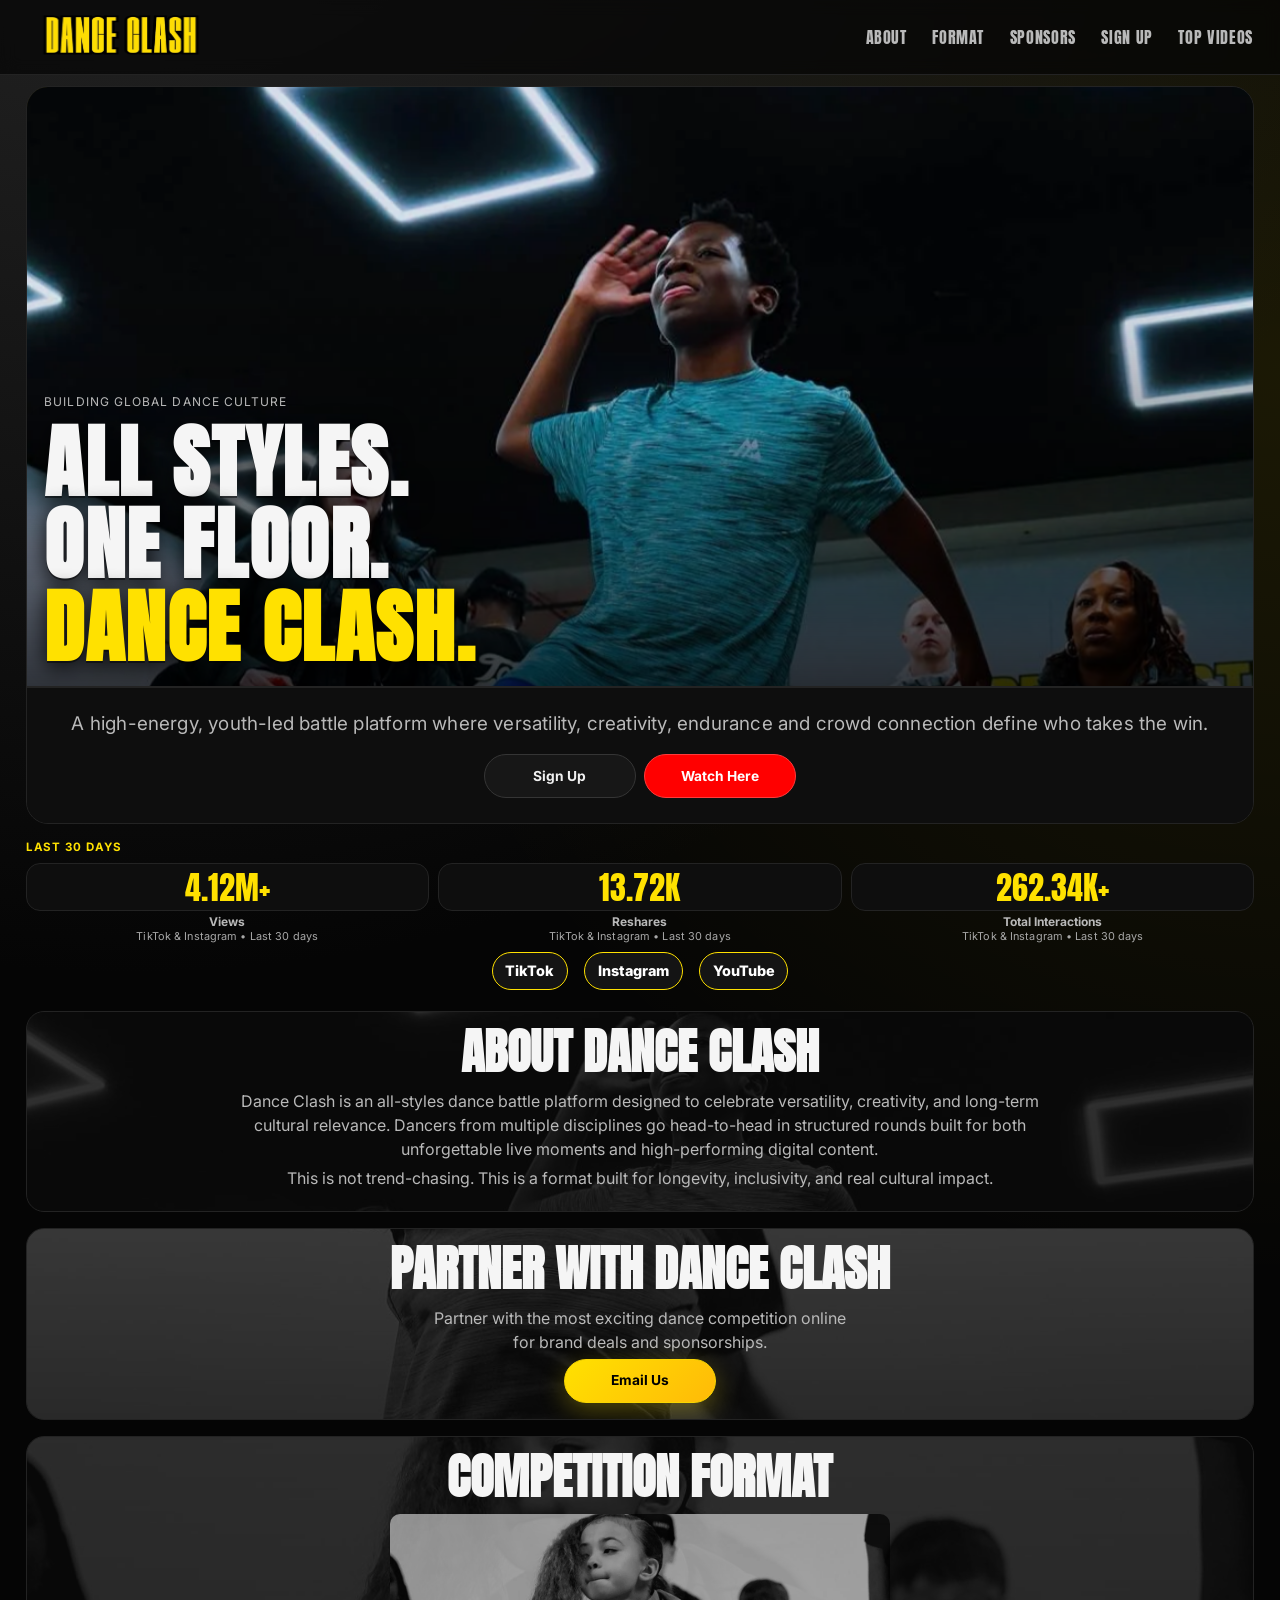
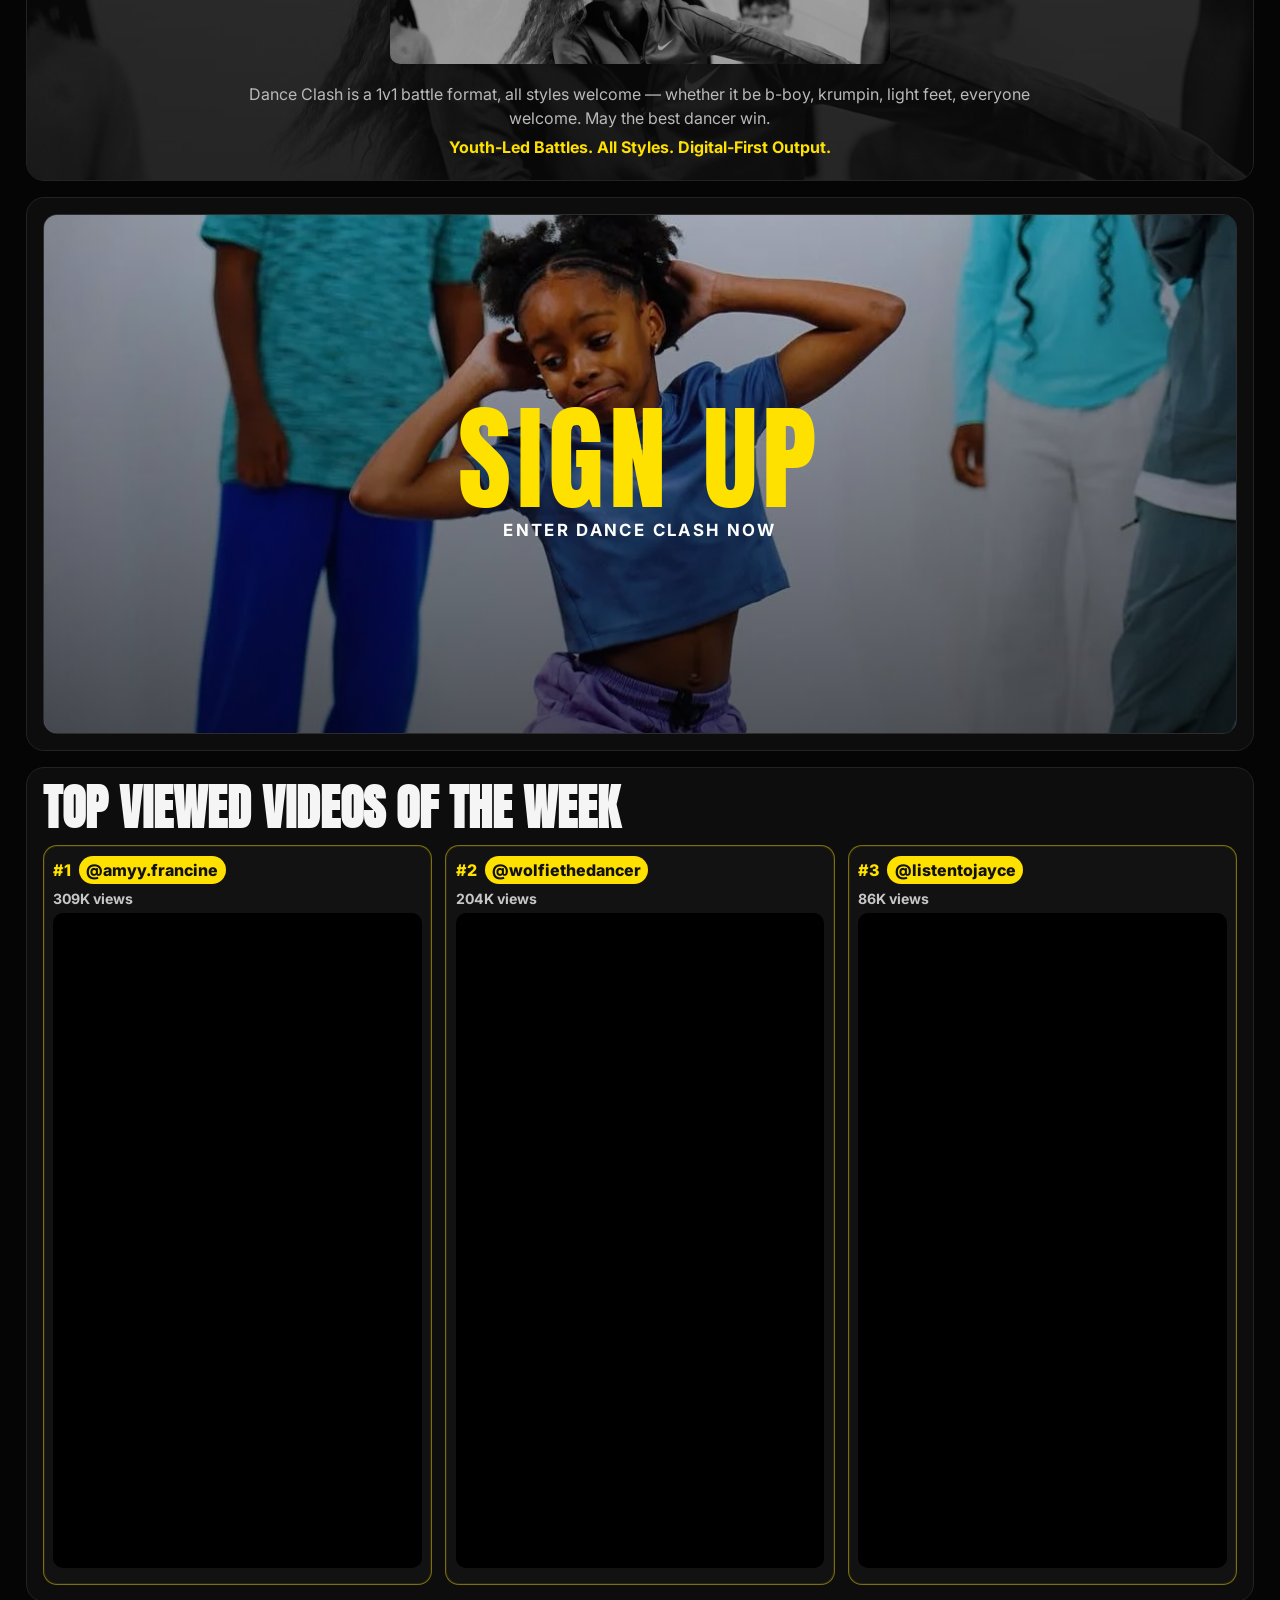
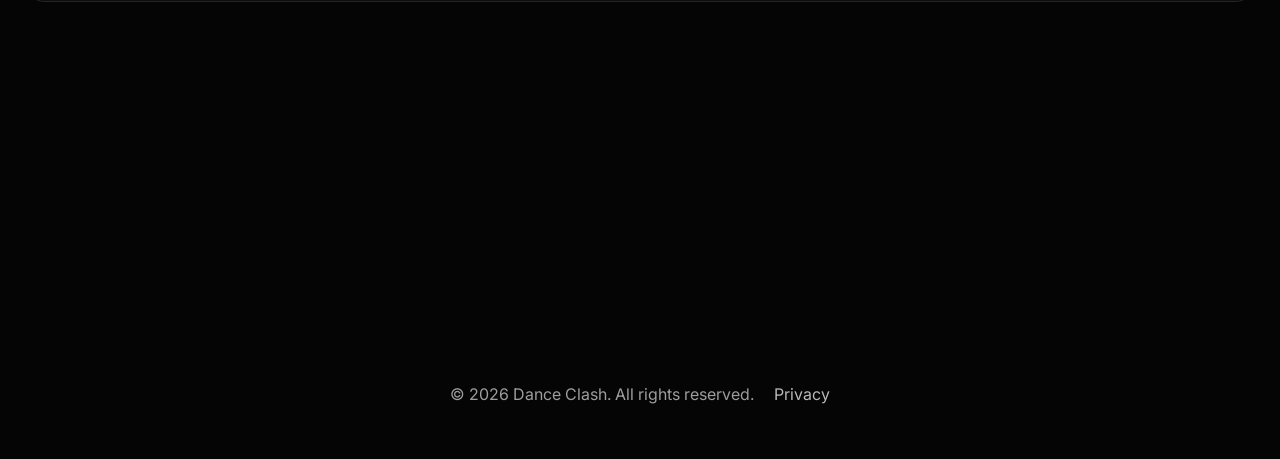
==== commit 19455877: "Add image back to Competition Format section with compact size" ====
--- a/index.html
+++ b/index.html
@@ -211,6 +211,12 @@
 
     <section class="panel reveal" id="format">
       <h2>Competition Format</h2>
+      <div class="format-image">
+        <picture>
+          <source srcset="assets/IMG_4884.webp" type="image/webp">
+          <img src="assets/IMG_4884.JPG" alt="Dance Clash battle energy" loading="lazy">
+        </picture>
+      </div>
       <p>
         Dance Clash is a 1v1 battle format, all styles welcome — whether it be b-boy, krumpin, light feet, everyone welcome. May the best dancer win.
       </p>
--- a/styles.css
+++ b/styles.css
@@ -332,6 +332,19 @@
   z-index: 0;
 }
 #format > * { position: relative; z-index: 1; }
+#format .format-image {
+  margin: 0 auto .75rem;
+  max-width: 400px;
+}
+#format .format-image img {
+  width: 100%;
+  height: 120px;
+  object-fit: cover;
+  object-position: center 15%;
+  border-radius: 10px;
+  filter: grayscale(1);
+  opacity: .7;
+}
 #format p {
   max-width: 820px;
   margin-left: auto;
@@ -763,6 +776,12 @@
     max-height: 320px;
     object-position: center 15%;
   }
+  #format .format-image {
+    max-width: 500px;
+  }
+  #format .format-image img {
+    height: 150px;
+  }
   .image-overlay h3 {
     font-size: clamp(2rem, 4.5vw, 3.4rem);
     letter-spacing: .04em;
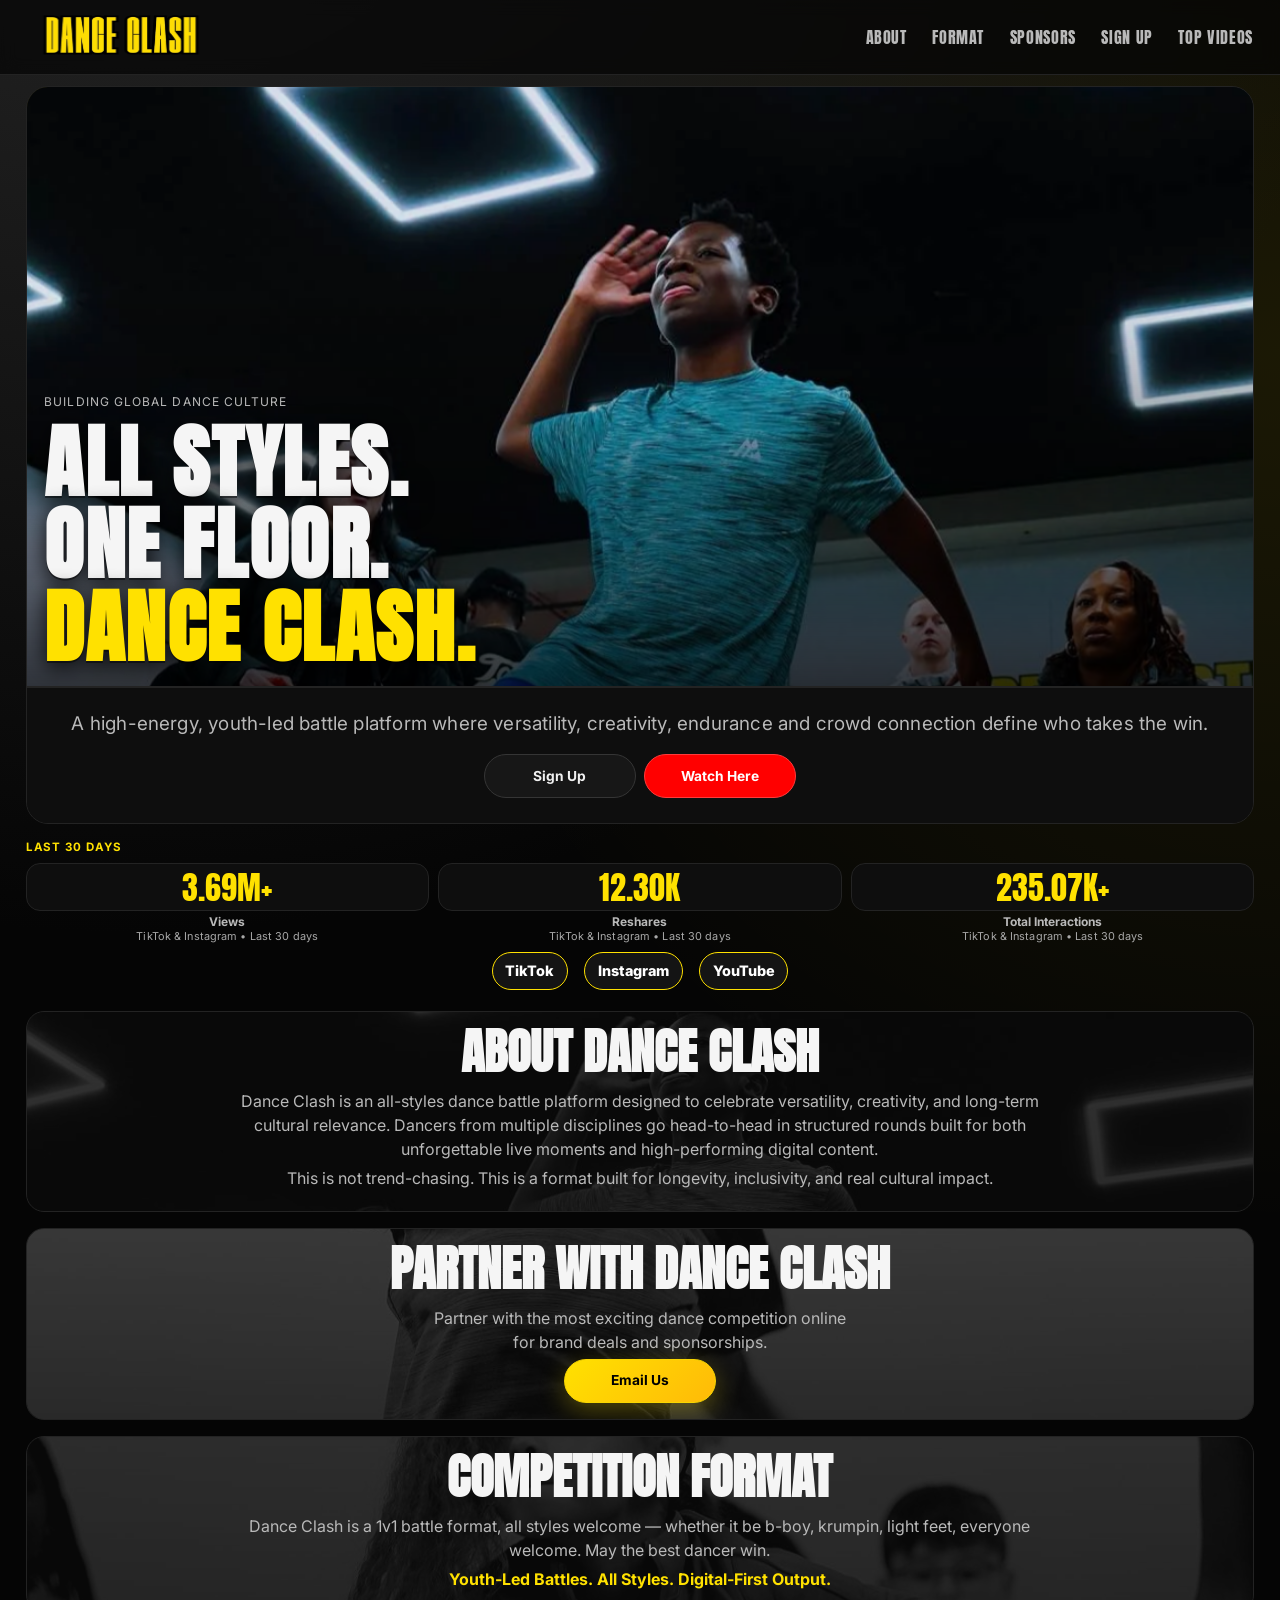
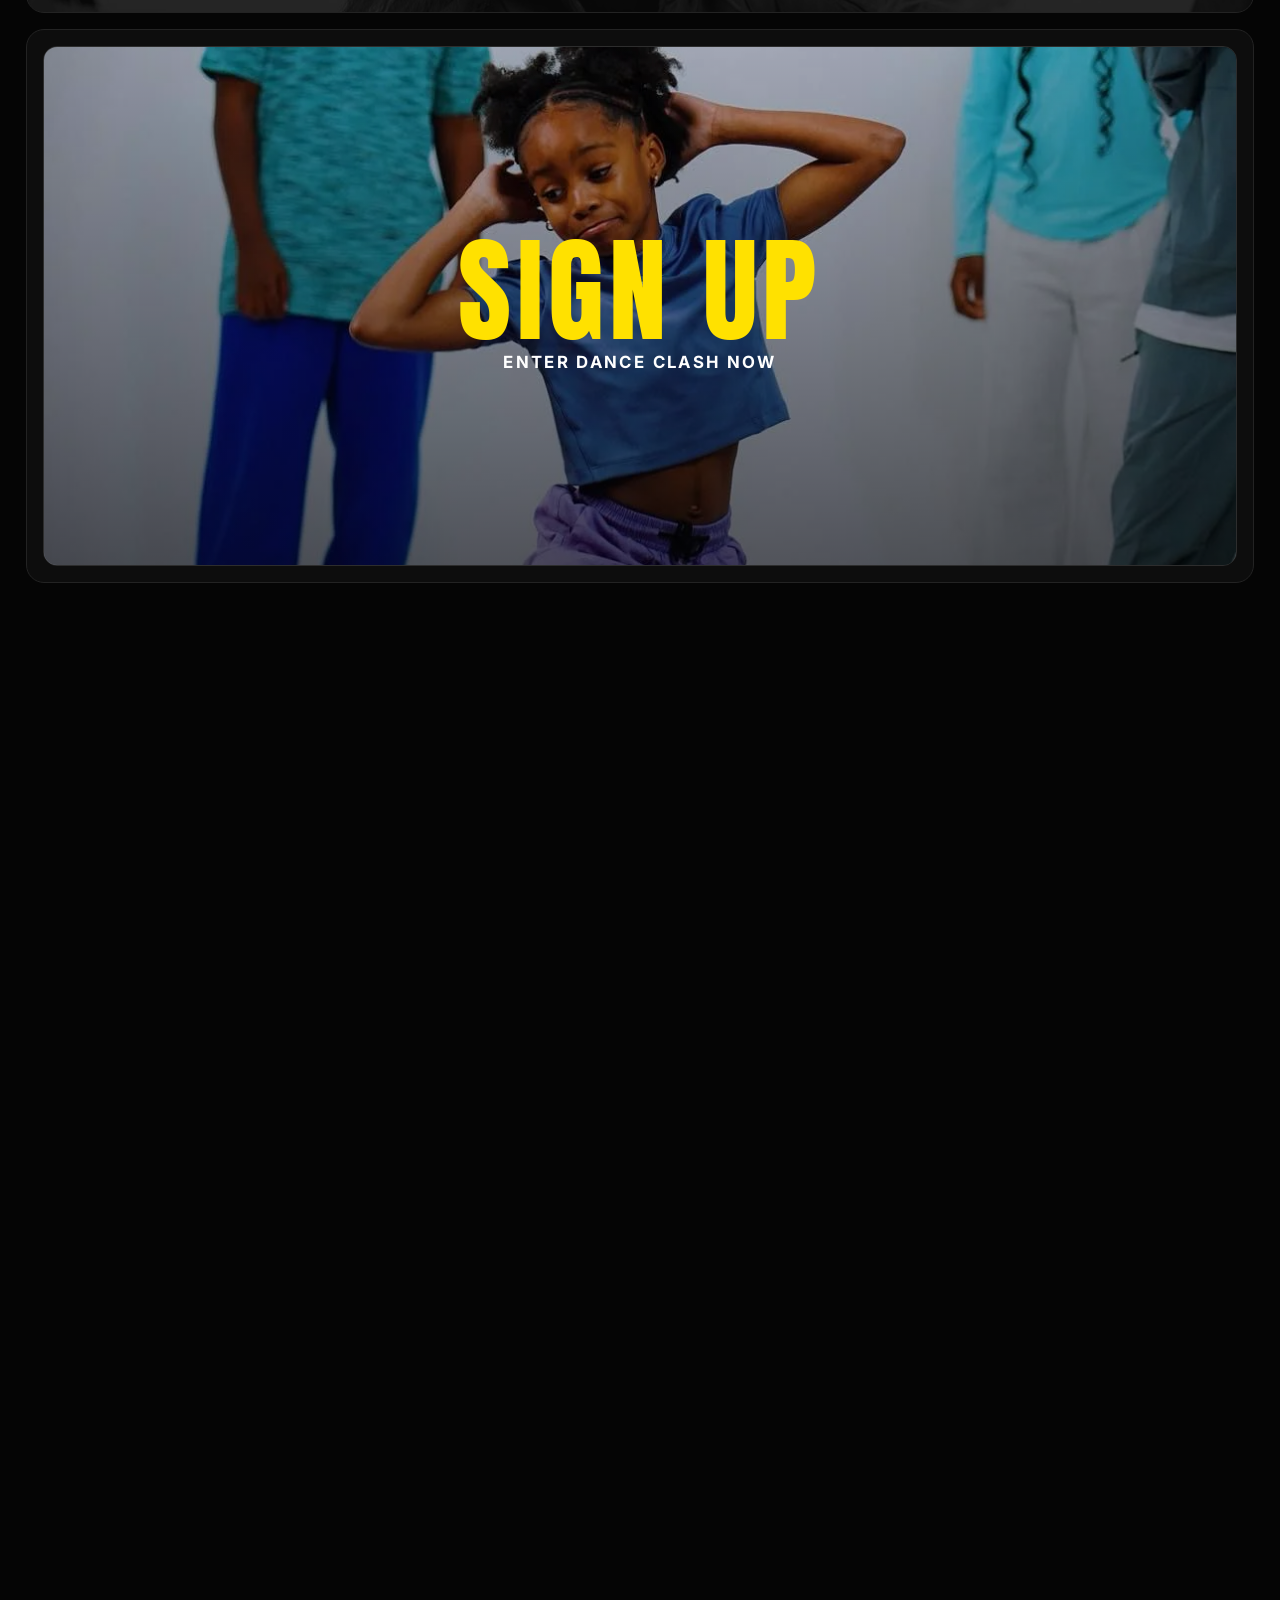
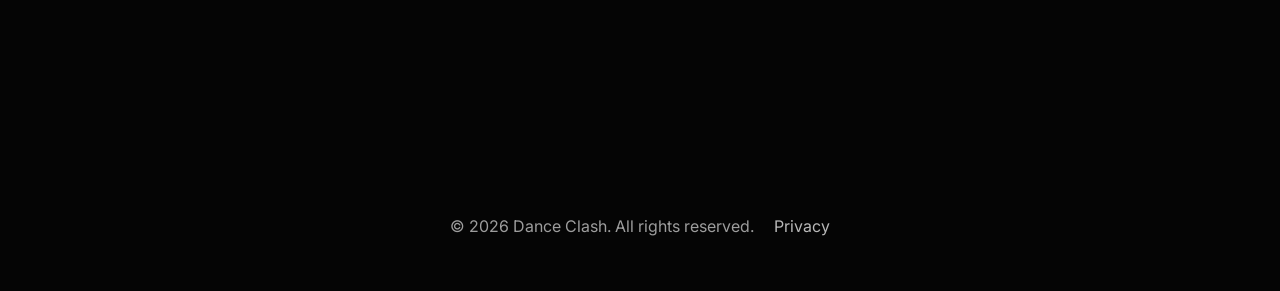
==== commit d8d79b72: "Revert "Add image back to Competition Format section with compact size" This reverts commit 19455877" ====
--- a/index.html
+++ b/index.html
@@ -211,12 +211,6 @@
 
     <section class="panel reveal" id="format">
       <h2>Competition Format</h2>
-      <div class="format-image">
-        <picture>
-          <source srcset="assets/IMG_4884.webp" type="image/webp">
-          <img src="assets/IMG_4884.JPG" alt="Dance Clash battle energy" loading="lazy">
-        </picture>
-      </div>
       <p>
         Dance Clash is a 1v1 battle format, all styles welcome — whether it be b-boy, krumpin, light feet, everyone welcome. May the best dancer win.
       </p>
--- a/styles.css
+++ b/styles.css
@@ -332,19 +332,6 @@
   z-index: 0;
 }
 #format > * { position: relative; z-index: 1; }
-#format .format-image {
-  margin: 0 auto .75rem;
-  max-width: 400px;
-}
-#format .format-image img {
-  width: 100%;
-  height: 120px;
-  object-fit: cover;
-  object-position: center 15%;
-  border-radius: 10px;
-  filter: grayscale(1);
-  opacity: .7;
-}
 #format p {
   max-width: 820px;
   margin-left: auto;
@@ -776,12 +763,6 @@
     max-height: 320px;
     object-position: center 15%;
   }
-  #format .format-image {
-    max-width: 500px;
-  }
-  #format .format-image img {
-    height: 150px;
-  }
   .image-overlay h3 {
     font-size: clamp(2rem, 4.5vw, 3.4rem);
     letter-spacing: .04em;
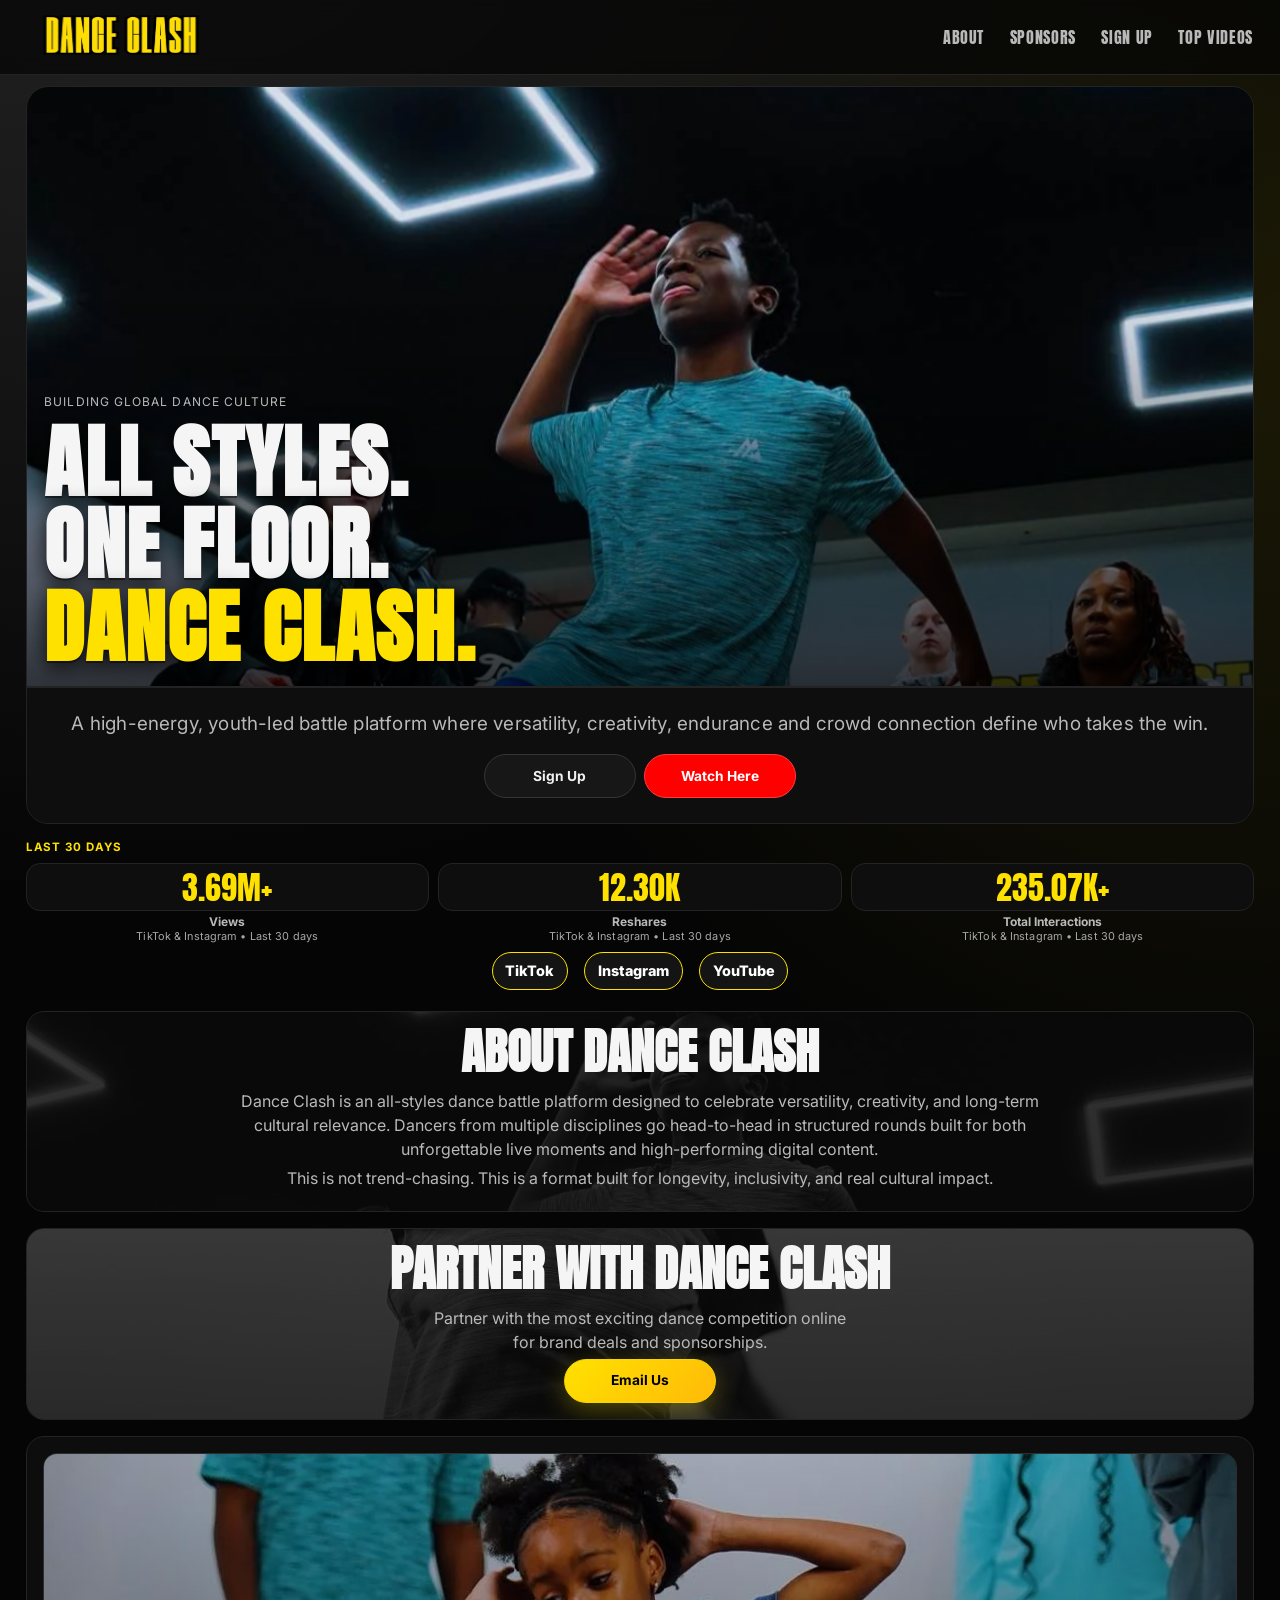
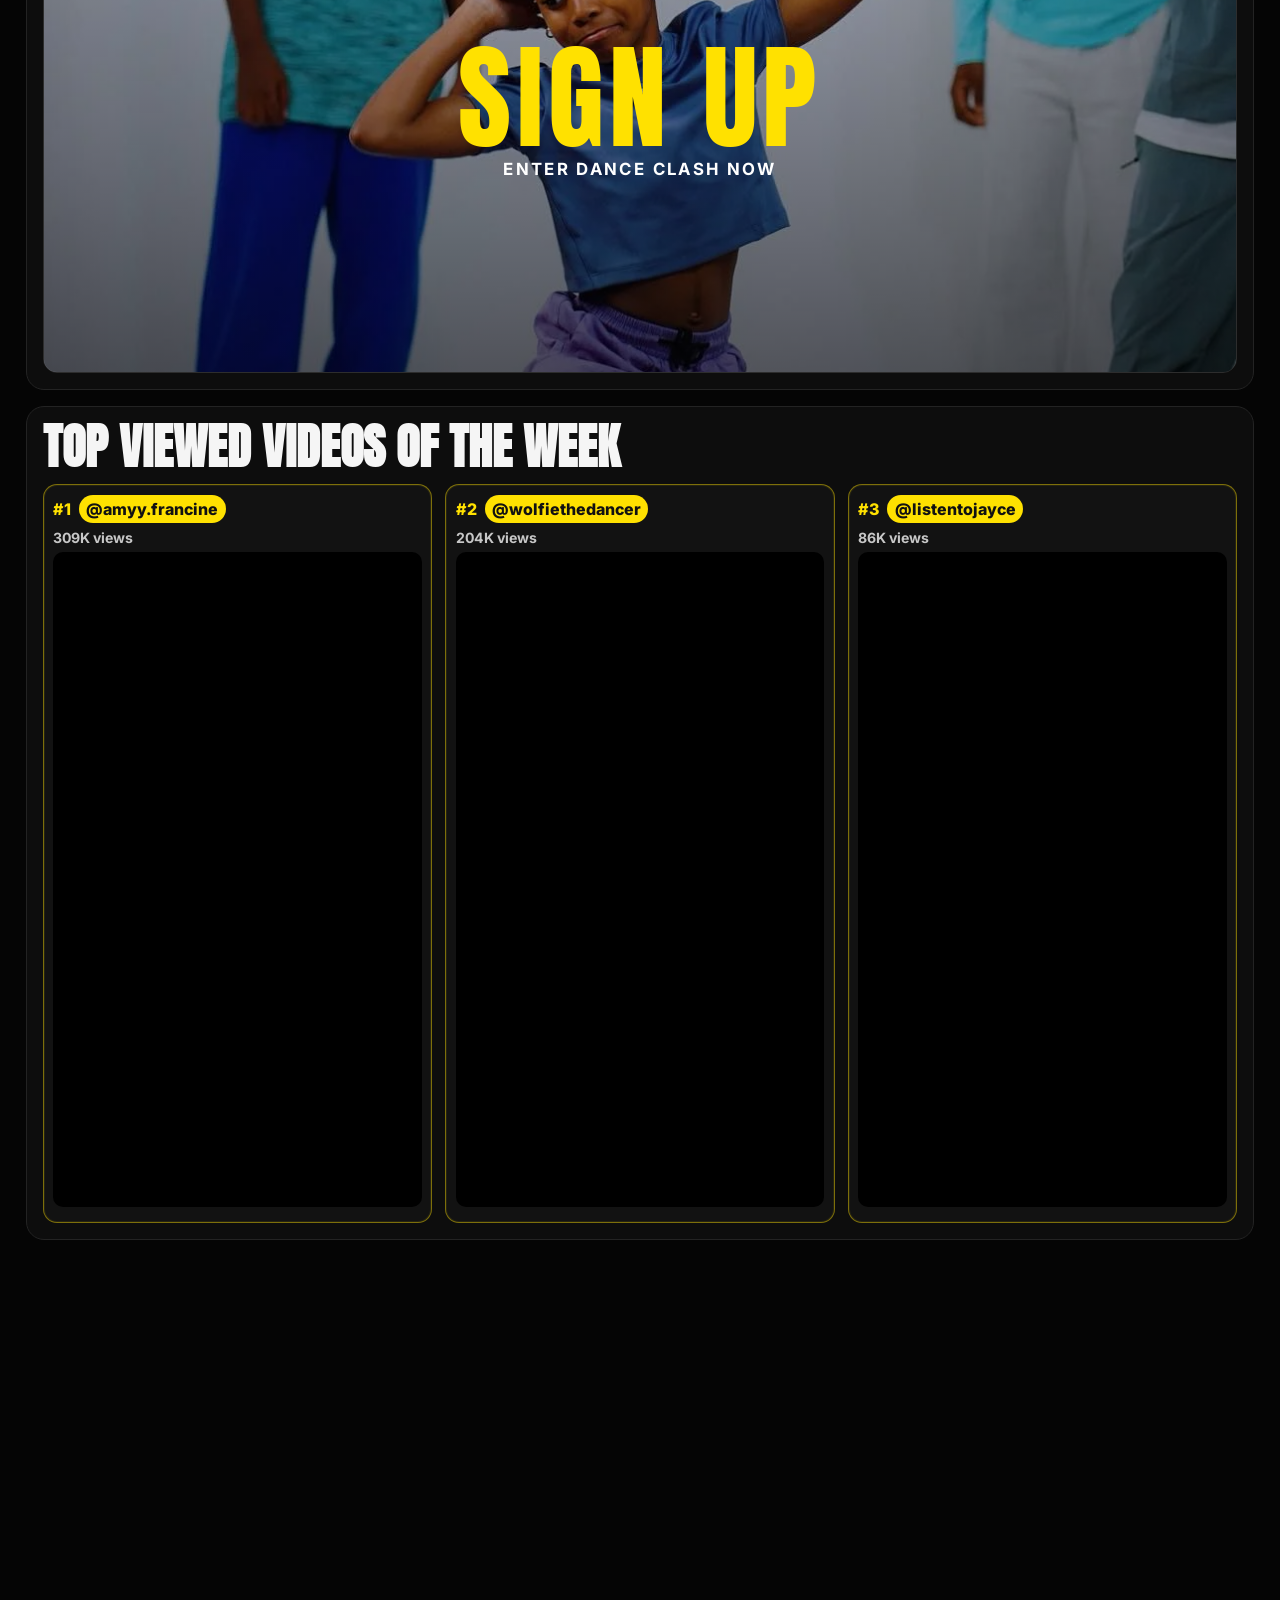
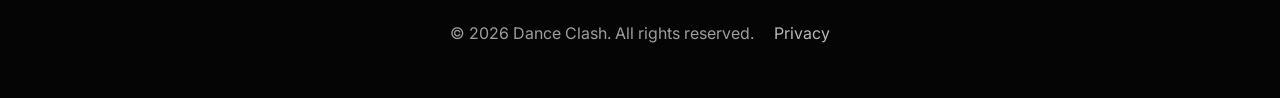
==== commit df51015a: "Remove competition format section" ====
--- a/index.html
+++ b/index.html
@@ -113,7 +113,6 @@
     <button class="menu-btn" aria-label="Toggle menu" aria-expanded="false">☰</button>
     <nav class="site-nav" aria-label="Main navigation">
       <a href="#about">About</a>
-      <a href="#format">Format</a>
       <a href="#sponsors">Sponsors</a>
       <a href="#signup">Sign Up</a>
       <a href="#leaderboard">Top Videos</a>
@@ -209,16 +208,6 @@
       <div class="sponsor-cta-btn-wrap"><a href="#partnership-form-bottom" class="btn btn-primary">Email Us</a></div>
     </section>
 
-    <section class="panel reveal" id="format">
-      <h2>Competition Format</h2>
-      <p>
-        Dance Clash is a 1v1 battle format, all styles welcome — whether it be b-boy, krumpin, light feet, everyone welcome. May the best dancer win.
-      </p>
-      <p>
-        <strong>Youth-Led Battles. All Styles. Digital-First Output.</strong>
-      </p>
-    </section>
-
     <section class="signup reveal" id="signup">
       <a class="signup-banner" href="https://docs.google.com/forms/d/e/1FAIpQLSc3zn0dRUBQ8wM4ddjLU7z3SjicRIRVyN9ZY5_aWdU6h1HrZQ/viewform" target="_blank" rel="noopener">
         <picture>
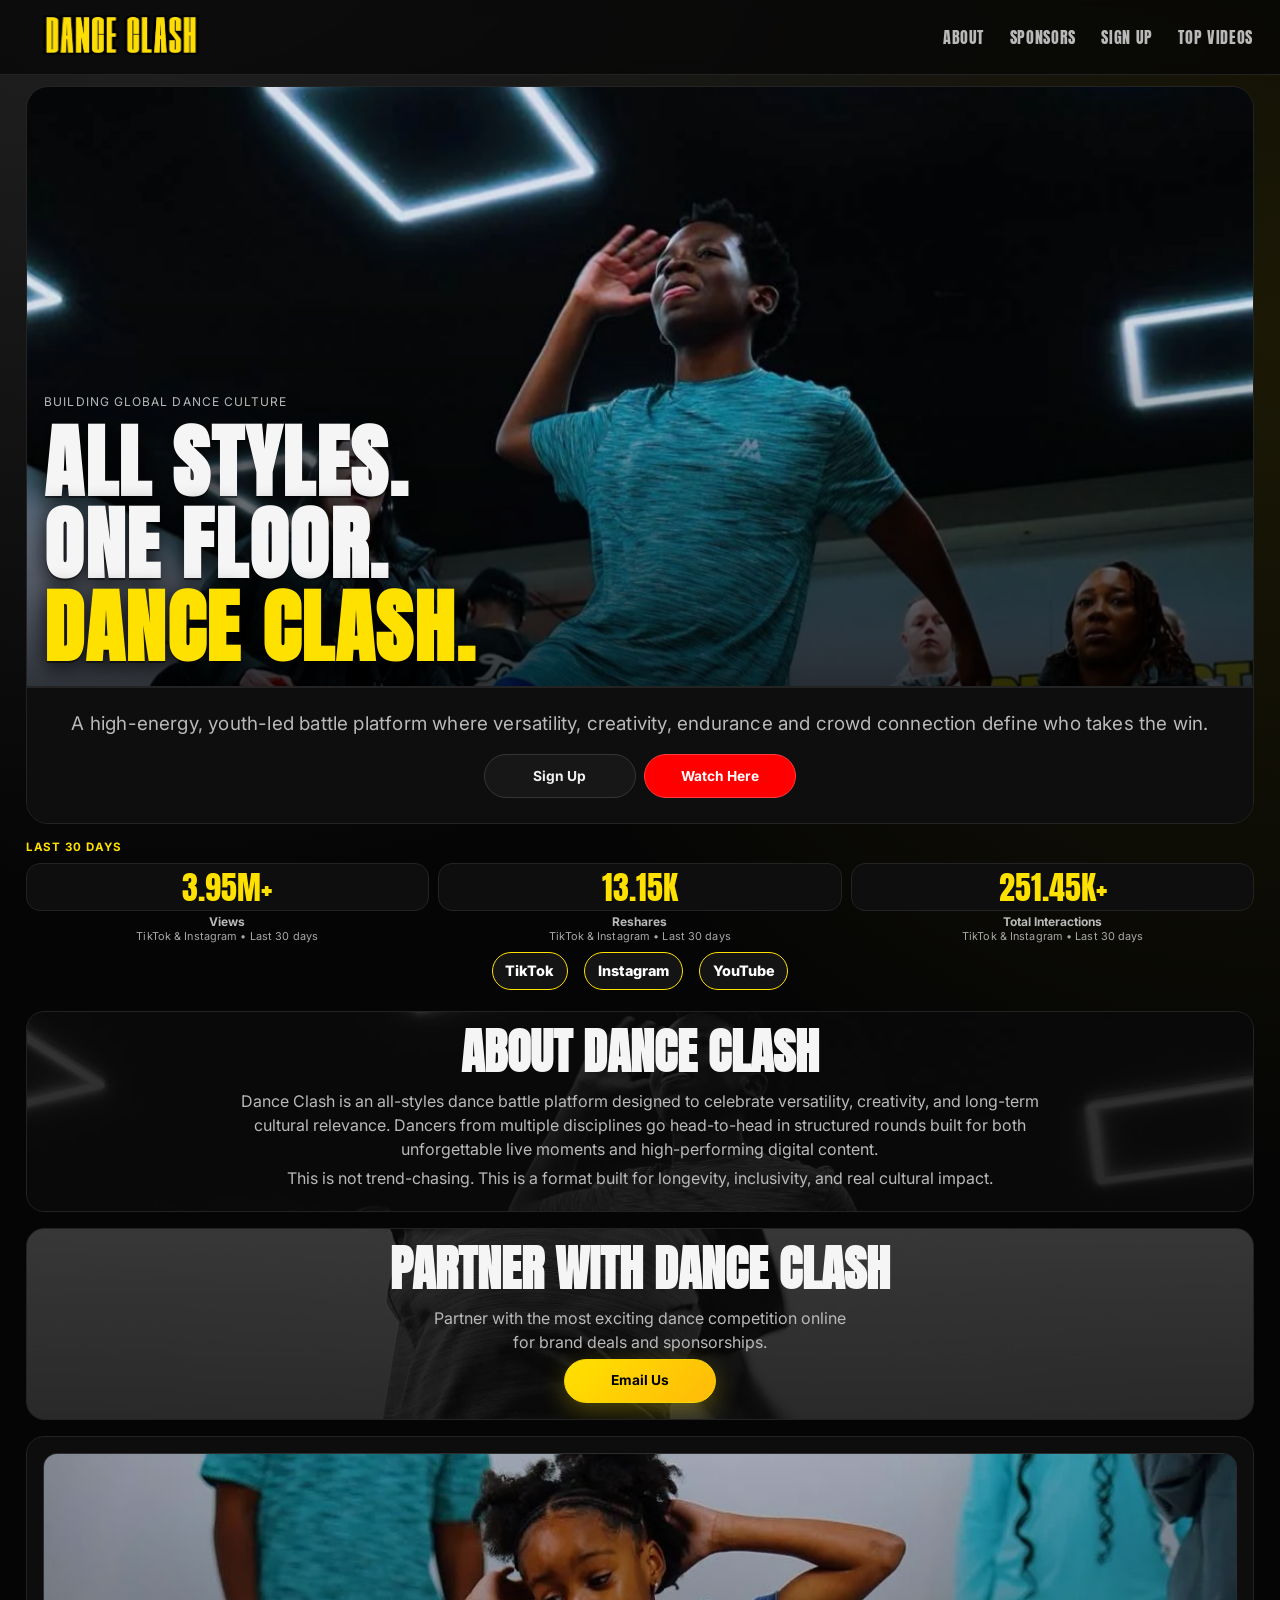
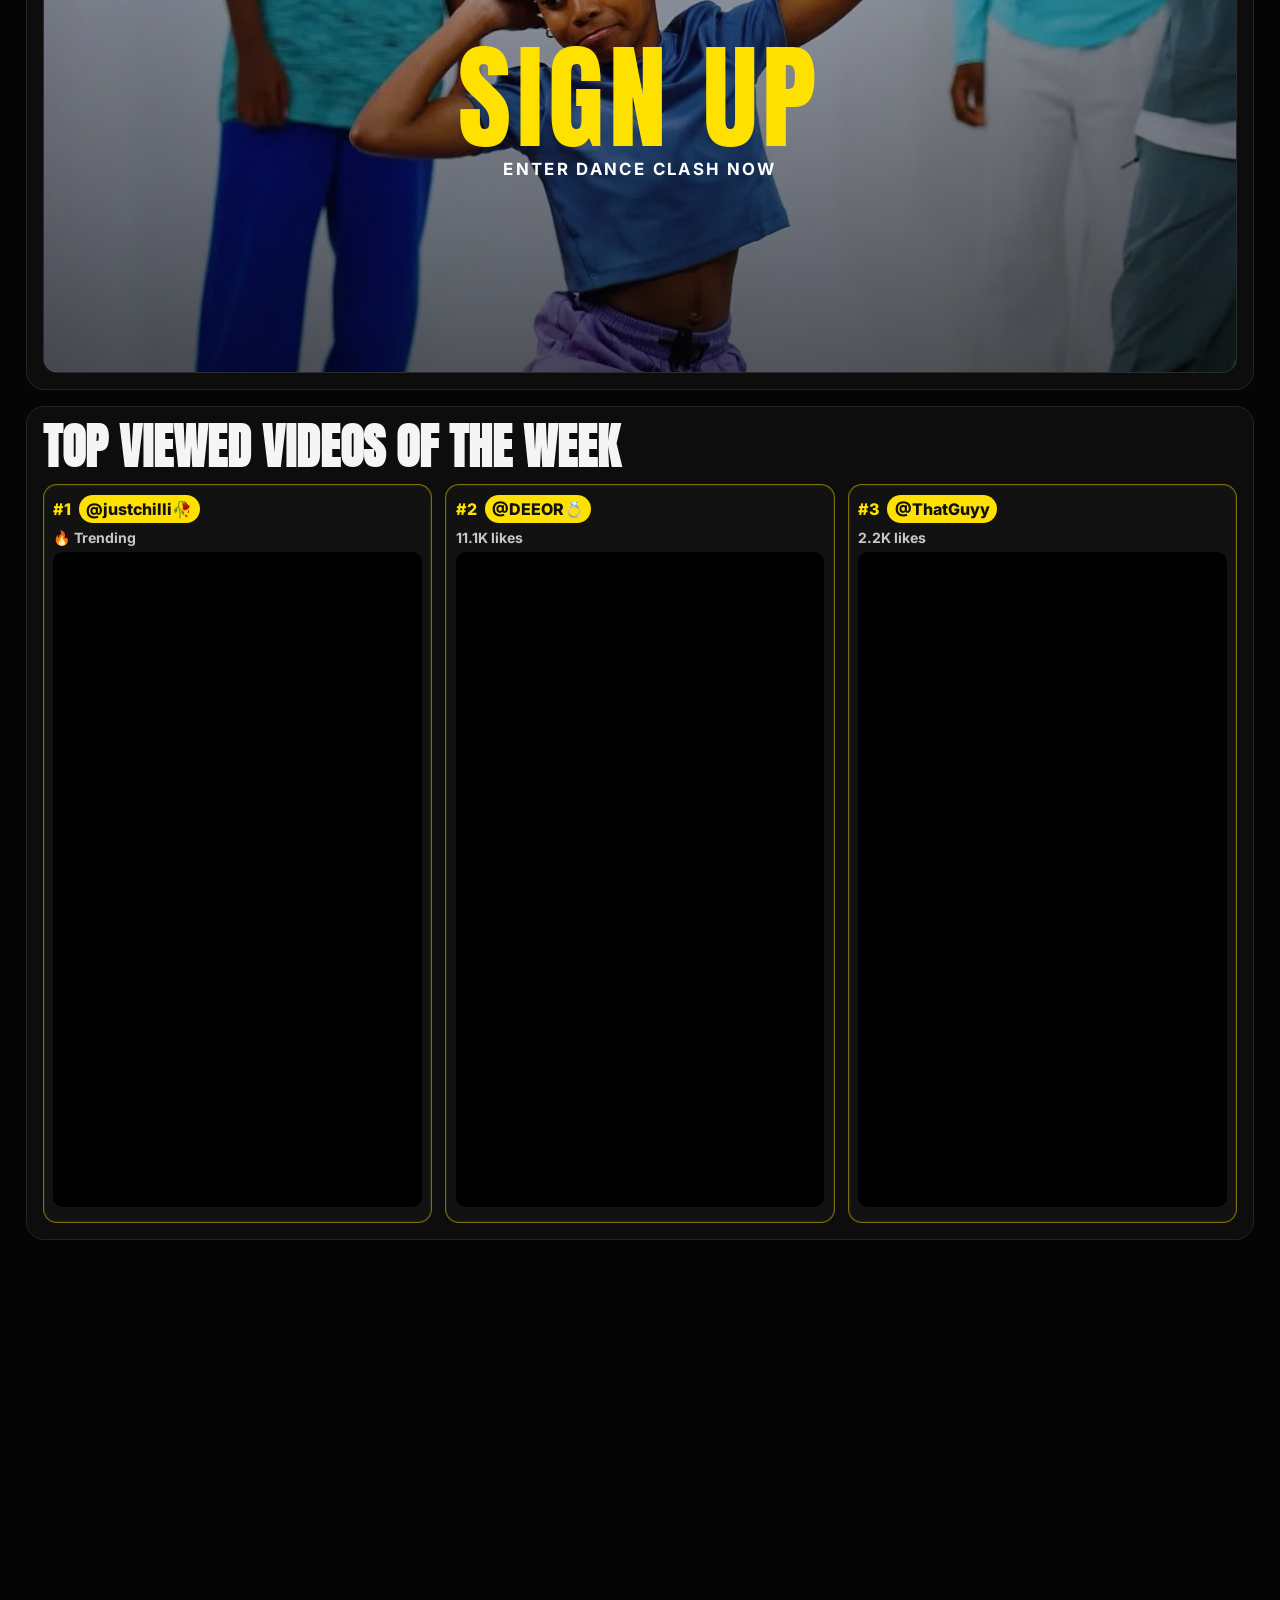
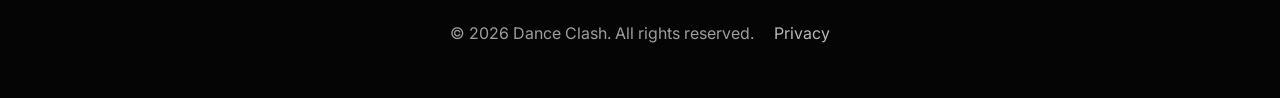
==== commit eaa44841: "Update top videos with new TikTok links" ====
--- a/index.html
+++ b/index.html
@@ -225,19 +225,19 @@
       <h2>Top Viewed Videos of the Week</h2>
       <div class="video-grid">
         <article class="video-card">
-          <p class="video-rank">#1 <a href="https://www.tiktok.com/@amyy.francine" target="_blank" rel="noopener">@amyy.francine</a></p>
-          <p class="video-views">309K views</p>
-          <iframe src="https://www.tiktok.com/player/v1/7611649040890989846?autoplay=0&mute=1&description=0&music_info=0" title="Top video 1" allow="encrypted-media; picture-in-picture" allowfullscreen loading="lazy"></iframe>
+          <p class="video-rank">#1 <a href="https://www.tiktok.com/@justchilli0" target="_blank" rel="noopener">@justchilli🥀</a></p>
+          <p class="video-views">🔥 Trending</p>
+          <iframe src="https://www.tiktok.com/player/v1/7617132391458508054?autoplay=0&mute=1&description=0&music_info=0" title="Top video 1" allow="encrypted-media; picture-in-picture" allowfullscreen loading="lazy"></iframe>
         </article>
         <article class="video-card">
-          <p class="video-rank">#2 <a href="https://www.tiktok.com/@wolfiethedancer" target="_blank" rel="noopener">@wolfiethedancer</a></p>
-          <p class="video-views">204K views</p>
-          <iframe src="https://www.tiktok.com/player/v1/7610524635230211350?autoplay=0&mute=1&description=0&music_info=0" title="Top video 2" allow="encrypted-media; picture-in-picture" allowfullscreen loading="lazy"></iframe>
+          <p class="video-rank">#2 <a href="https://www.tiktok.com/@dee0rr" target="_blank" rel="noopener">@DEEOR💍</a></p>
+          <p class="video-views">11.1K likes</p>
+          <iframe src="https://www.tiktok.com/player/v1/7616842078106029334?autoplay=0&mute=1&description=0&music_info=0" title="Top video 2" allow="encrypted-media; picture-in-picture" allowfullscreen loading="lazy"></iframe>
         </article>
         <article class="video-card">
-          <p class="video-rank">#3 <a href="https://www.tiktok.com/@listentojayce" target="_blank" rel="noopener">@listentojayce</a></p>
-          <p class="video-views">86K views</p>
-          <iframe src="https://www.tiktok.com/player/v1/7611605740456807702?autoplay=0&mute=1&description=0&music_info=0" title="Top video 3" allow="encrypted-media; picture-in-picture" allowfullscreen loading="lazy"></iframe>
+          <p class="video-rank">#3 <a href="https://www.tiktok.com/@isthatshakk" target="_blank" rel="noopener">@ThatGuyy</a></p>
+          <p class="video-views">2.2K likes</p>
+          <iframe src="https://www.tiktok.com/player/v1/7616090003130567958?autoplay=0&mute=1&description=0&music_info=0" title="Top video 3" allow="encrypted-media; picture-in-picture" allowfullscreen loading="lazy"></iframe>
         </article>
       </div>
     </section>
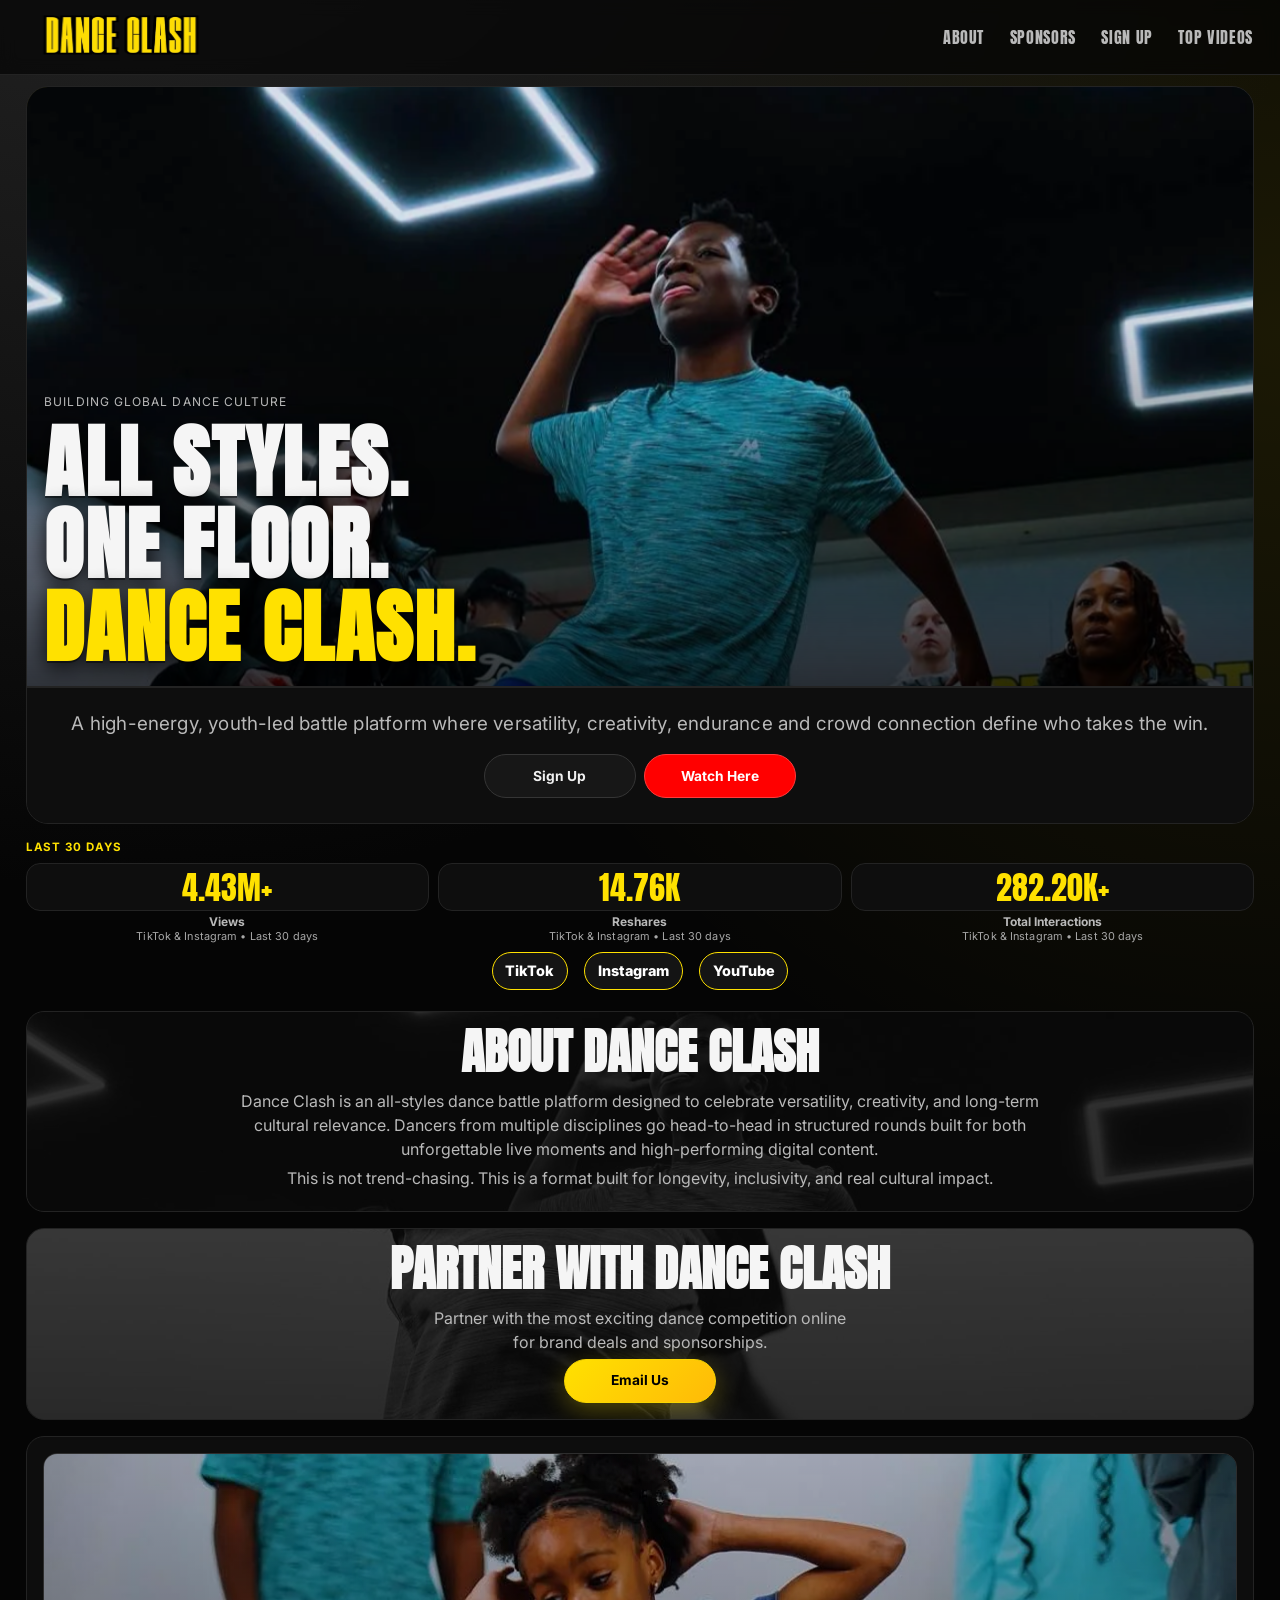
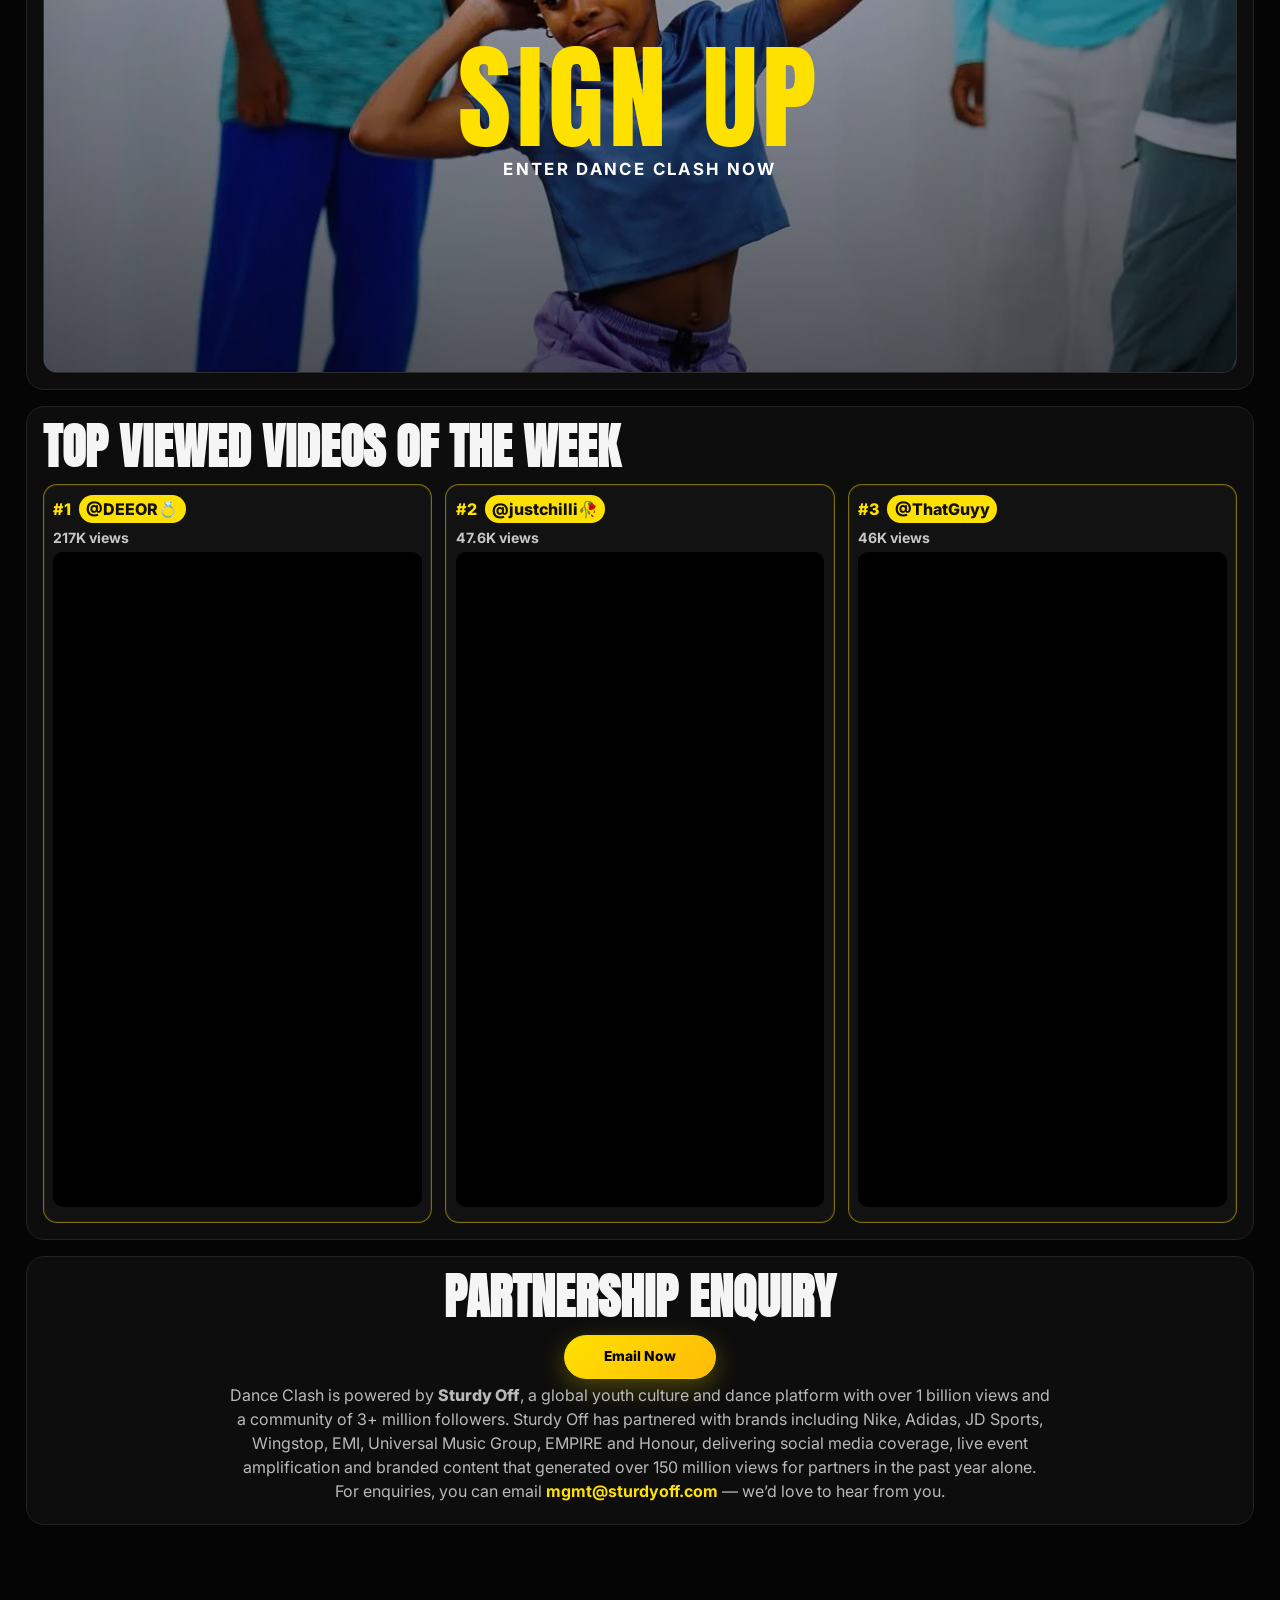
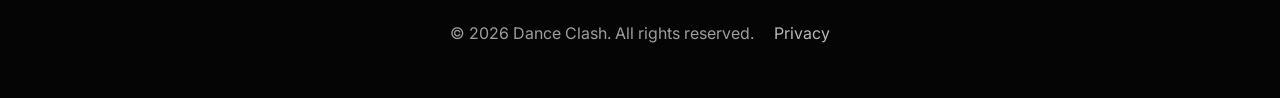
==== commit e6ee5747: "Update video rankings with correct view counts" ====
--- a/index.html
+++ b/index.html
@@ -225,18 +225,18 @@
       <h2>Top Viewed Videos of the Week</h2>
       <div class="video-grid">
         <article class="video-card">
-          <p class="video-rank">#1 <a href="https://www.tiktok.com/@justchilli0" target="_blank" rel="noopener">@justchilli🥀</a></p>
-          <p class="video-views">🔥 Trending</p>
-          <iframe src="https://www.tiktok.com/player/v1/7617132391458508054?autoplay=0&mute=1&description=0&music_info=0" title="Top video 1" allow="encrypted-media; picture-in-picture" allowfullscreen loading="lazy"></iframe>
+          <p class="video-rank">#1 <a href="https://www.tiktok.com/@dee0rr" target="_blank" rel="noopener">@DEEOR💍</a></p>
+          <p class="video-views">217K views</p>
+          <iframe src="https://www.tiktok.com/player/v1/7616842078106029334?autoplay=0&mute=1&description=0&music_info=0" title="Top video 1" allow="encrypted-media; picture-in-picture" allowfullscreen loading="lazy"></iframe>
         </article>
         <article class="video-card">
-          <p class="video-rank">#2 <a href="https://www.tiktok.com/@dee0rr" target="_blank" rel="noopener">@DEEOR💍</a></p>
-          <p class="video-views">11.1K likes</p>
-          <iframe src="https://www.tiktok.com/player/v1/7616842078106029334?autoplay=0&mute=1&description=0&music_info=0" title="Top video 2" allow="encrypted-media; picture-in-picture" allowfullscreen loading="lazy"></iframe>
+          <p class="video-rank">#2 <a href="https://www.tiktok.com/@justchilli0" target="_blank" rel="noopener">@justchilli🥀</a></p>
+          <p class="video-views">47.6K views</p>
+          <iframe src="https://www.tiktok.com/player/v1/7617132391458508054?autoplay=0&mute=1&description=0&music_info=0" title="Top video 2" allow="encrypted-media; picture-in-picture" allowfullscreen loading="lazy"></iframe>
         </article>
         <article class="video-card">
           <p class="video-rank">#3 <a href="https://www.tiktok.com/@isthatshakk" target="_blank" rel="noopener">@ThatGuyy</a></p>
-          <p class="video-views">2.2K likes</p>
+          <p class="video-views">46K views</p>
           <iframe src="https://www.tiktok.com/player/v1/7616090003130567958?autoplay=0&mute=1&description=0&music_info=0" title="Top video 3" allow="encrypted-media; picture-in-picture" allowfullscreen loading="lazy"></iframe>
         </article>
       </div>
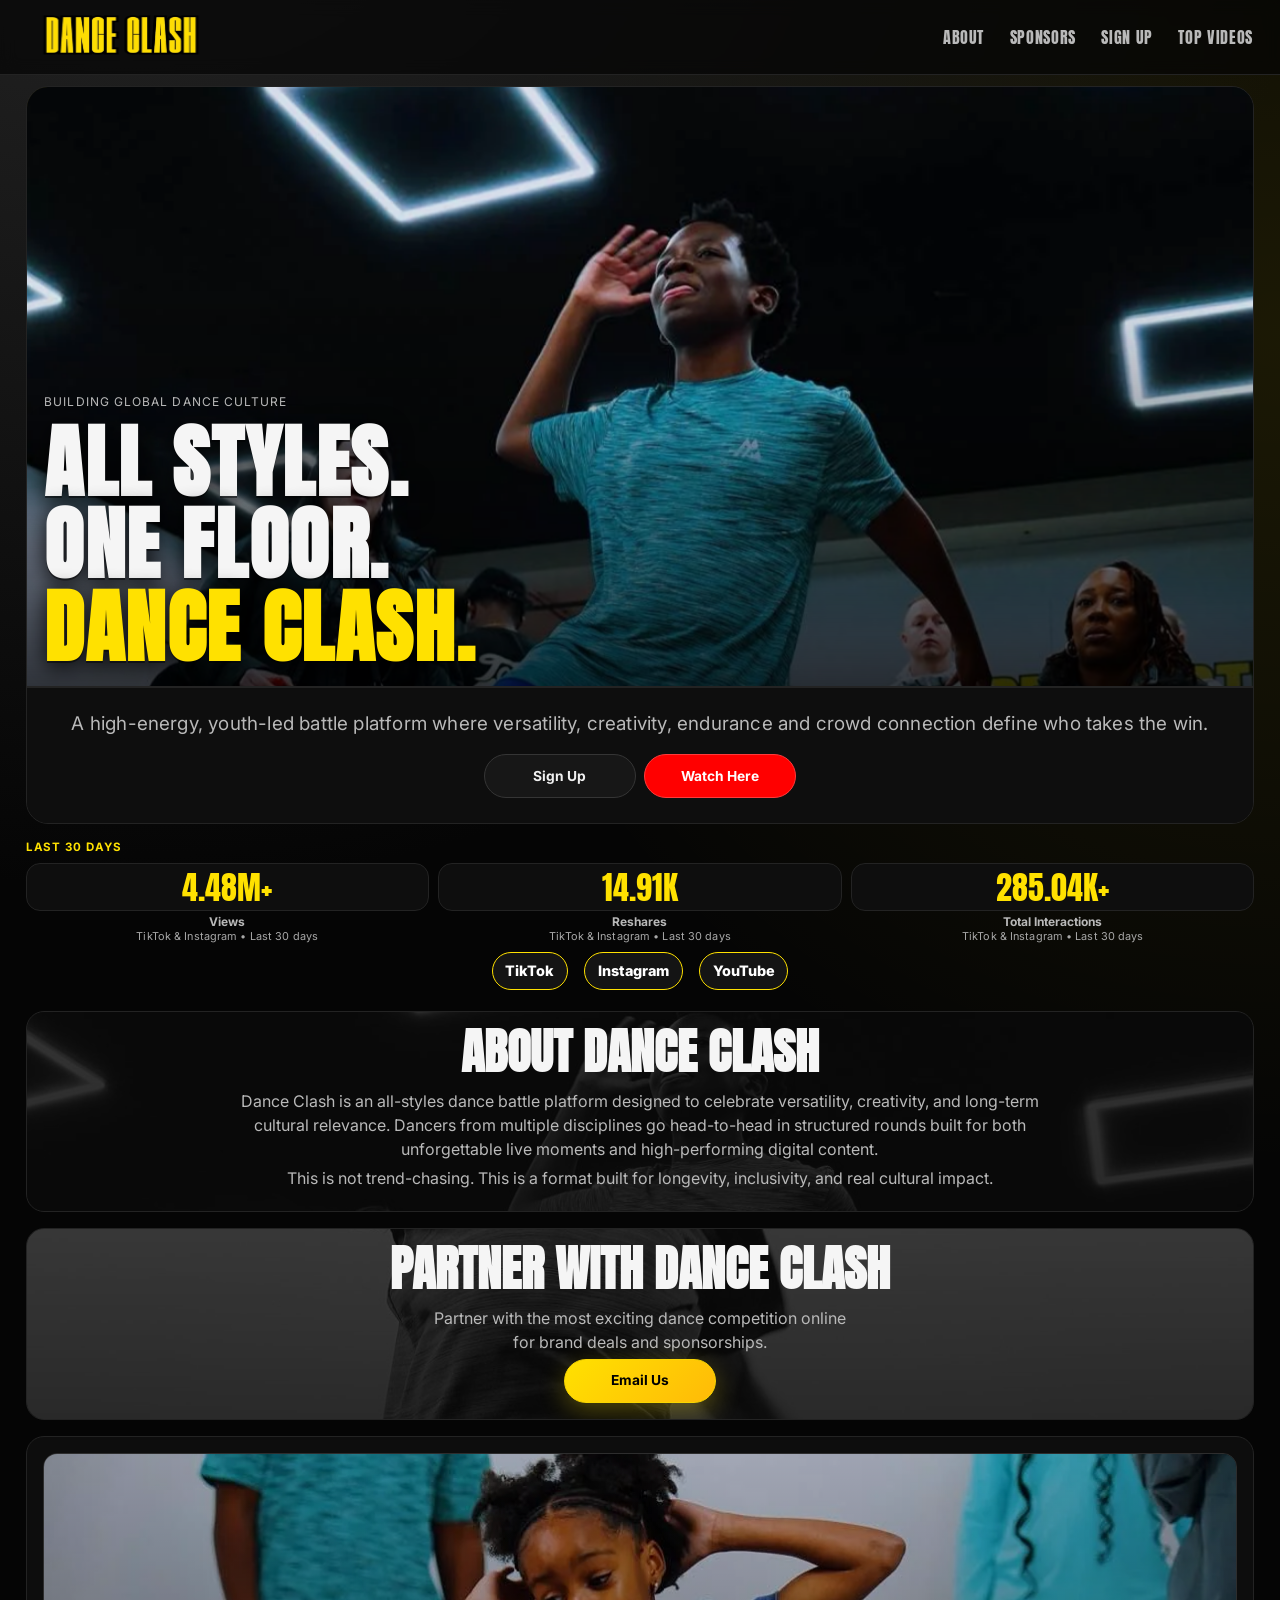
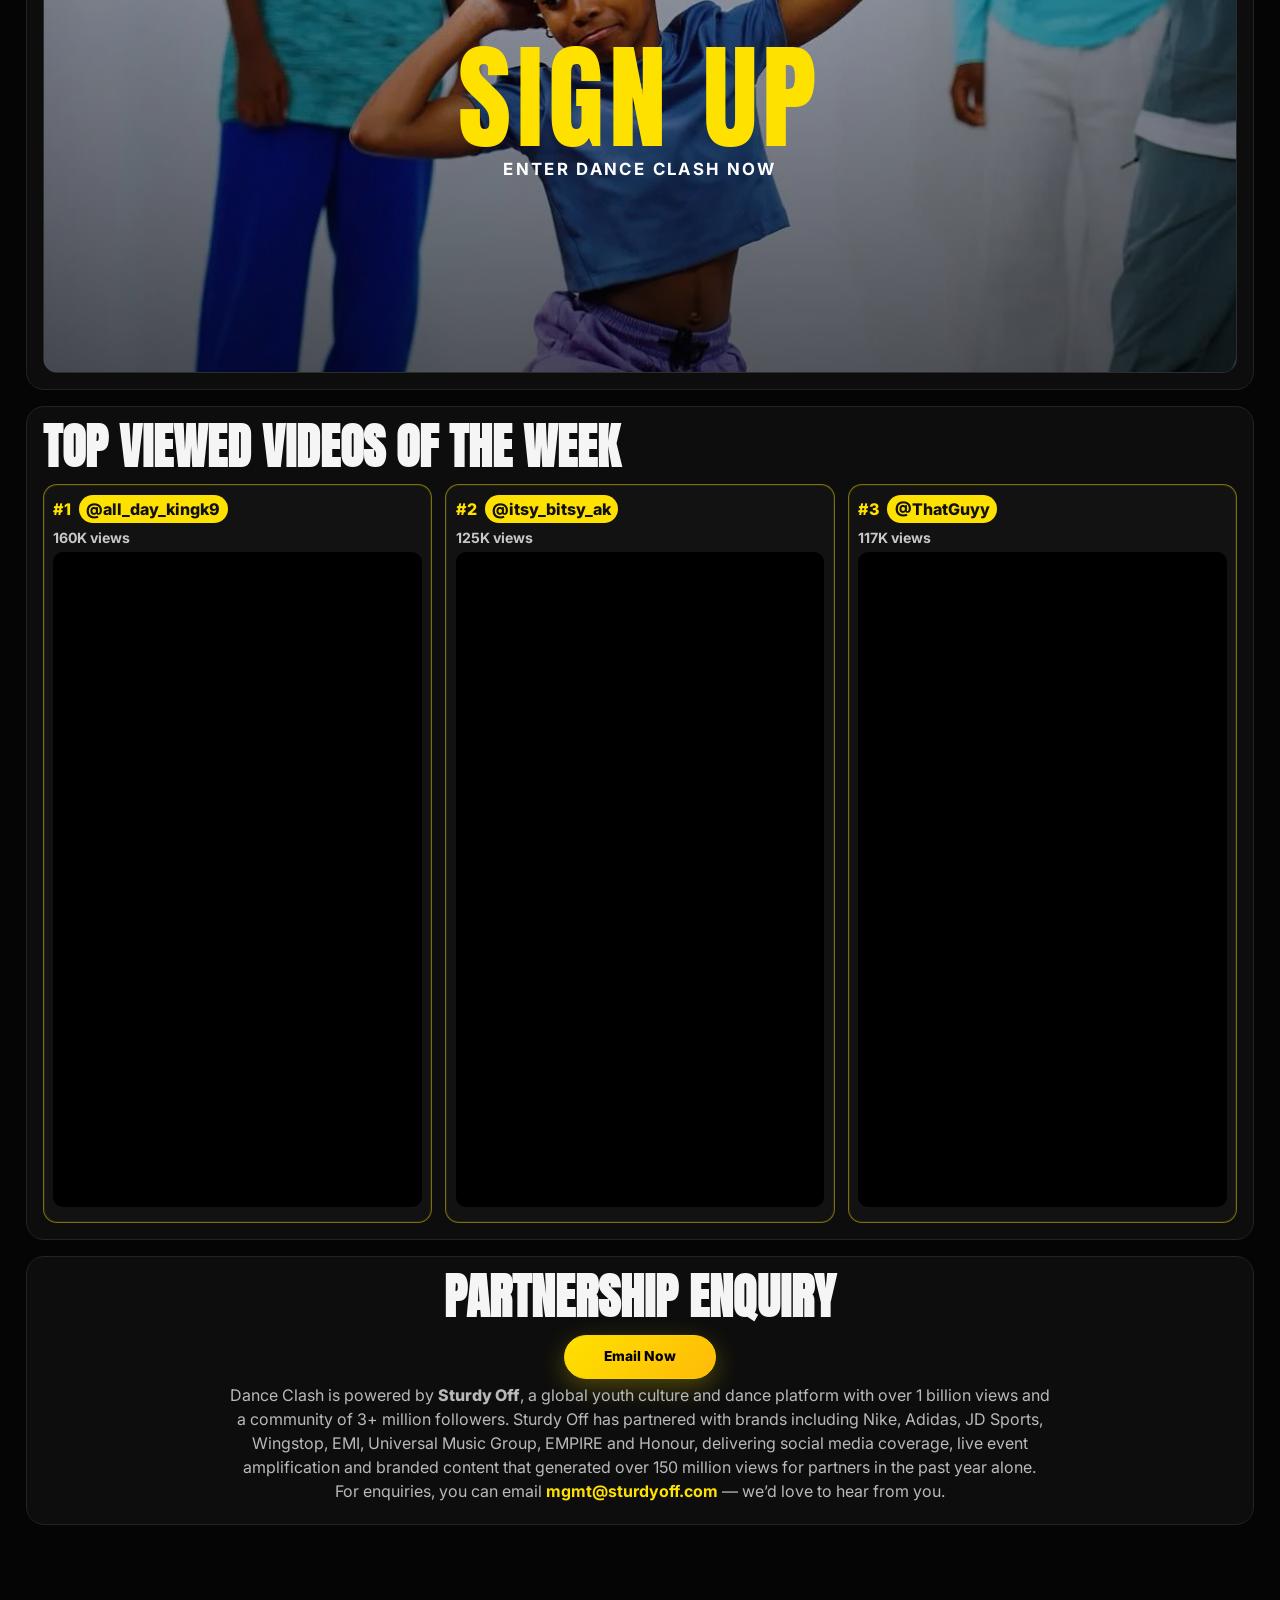
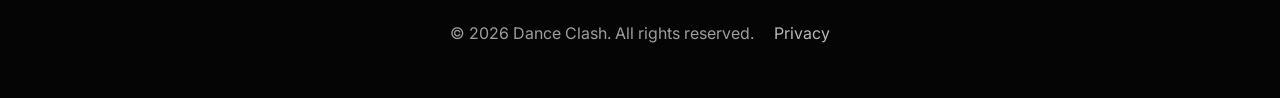
==== commit 1352cbb5: "Update top videos for week of Mar 25" ====
--- a/index.html
+++ b/index.html
@@ -225,19 +225,19 @@
       <h2>Top Viewed Videos of the Week</h2>
       <div class="video-grid">
         <article class="video-card">
-          <p class="video-rank">#1 <a href="https://www.tiktok.com/@dee0rr" target="_blank" rel="noopener">@DEEOR💍</a></p>
-          <p class="video-views">217K views</p>
-          <iframe src="https://www.tiktok.com/player/v1/7616842078106029334?autoplay=0&mute=1&description=0&music_info=0" title="Top video 1" allow="encrypted-media; picture-in-picture" allowfullscreen loading="lazy"></iframe>
+          <p class="video-rank">#1 <a href="https://www.tiktok.com/@all_day_kingk9" target="_blank" rel="noopener">@all_day_kingk9</a></p>
+          <p class="video-views">160K views</p>
+          <iframe src="https://www.tiktok.com/player/v1/7619059887904918806?autoplay=0&mute=1&description=0&music_info=0" title="Top video 1" allow="encrypted-media; picture-in-picture" allowfullscreen loading="lazy"></iframe>
         </article>
         <article class="video-card">
-          <p class="video-rank">#2 <a href="https://www.tiktok.com/@justchilli0" target="_blank" rel="noopener">@justchilli🥀</a></p>
-          <p class="video-views">47.6K views</p>
-          <iframe src="https://www.tiktok.com/player/v1/7617132391458508054?autoplay=0&mute=1&description=0&music_info=0" title="Top video 2" allow="encrypted-media; picture-in-picture" allowfullscreen loading="lazy"></iframe>
+          <p class="video-rank">#2 <a href="https://www.tiktok.com/@itsy_bitsy_ak" target="_blank" rel="noopener">@itsy_bitsy_ak</a></p>
+          <p class="video-views">125K views</p>
+          <iframe src="https://www.tiktok.com/player/v1/7618317354816081174?autoplay=0&mute=1&description=0&music_info=0" title="Top video 2" allow="encrypted-media; picture-in-picture" allowfullscreen loading="lazy"></iframe>
         </article>
         <article class="video-card">
           <p class="video-rank">#3 <a href="https://www.tiktok.com/@isthatshakk" target="_blank" rel="noopener">@ThatGuyy</a></p>
-          <p class="video-views">46K views</p>
-          <iframe src="https://www.tiktok.com/player/v1/7616090003130567958?autoplay=0&mute=1&description=0&music_info=0" title="Top video 3" allow="encrypted-media; picture-in-picture" allowfullscreen loading="lazy"></iframe>
+          <p class="video-views">117K views</p>
+          <iframe src="https://www.tiktok.com/player/v1/7617946452421135638?autoplay=0&mute=1&description=0&music_info=0" title="Top video 3" allow="encrypted-media; picture-in-picture" allowfullscreen loading="lazy"></iframe>
         </article>
       </div>
     </section>
